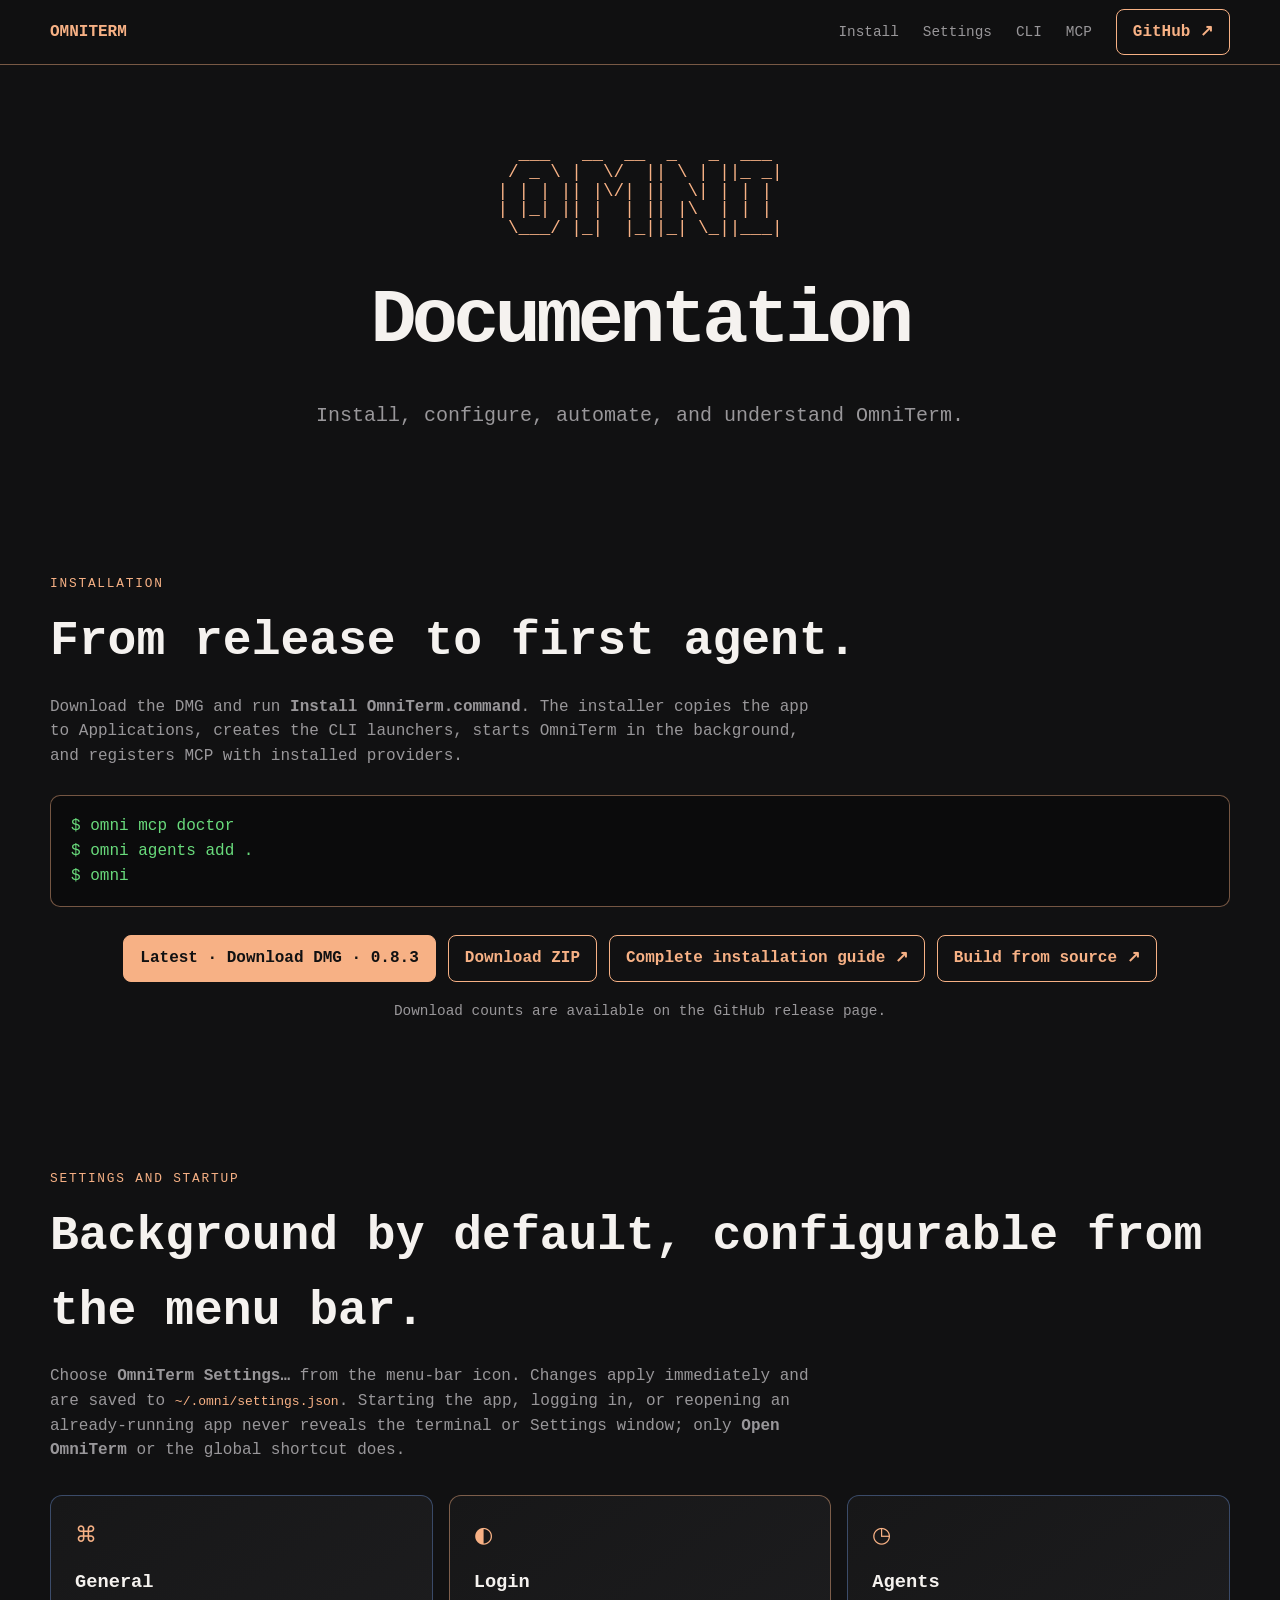
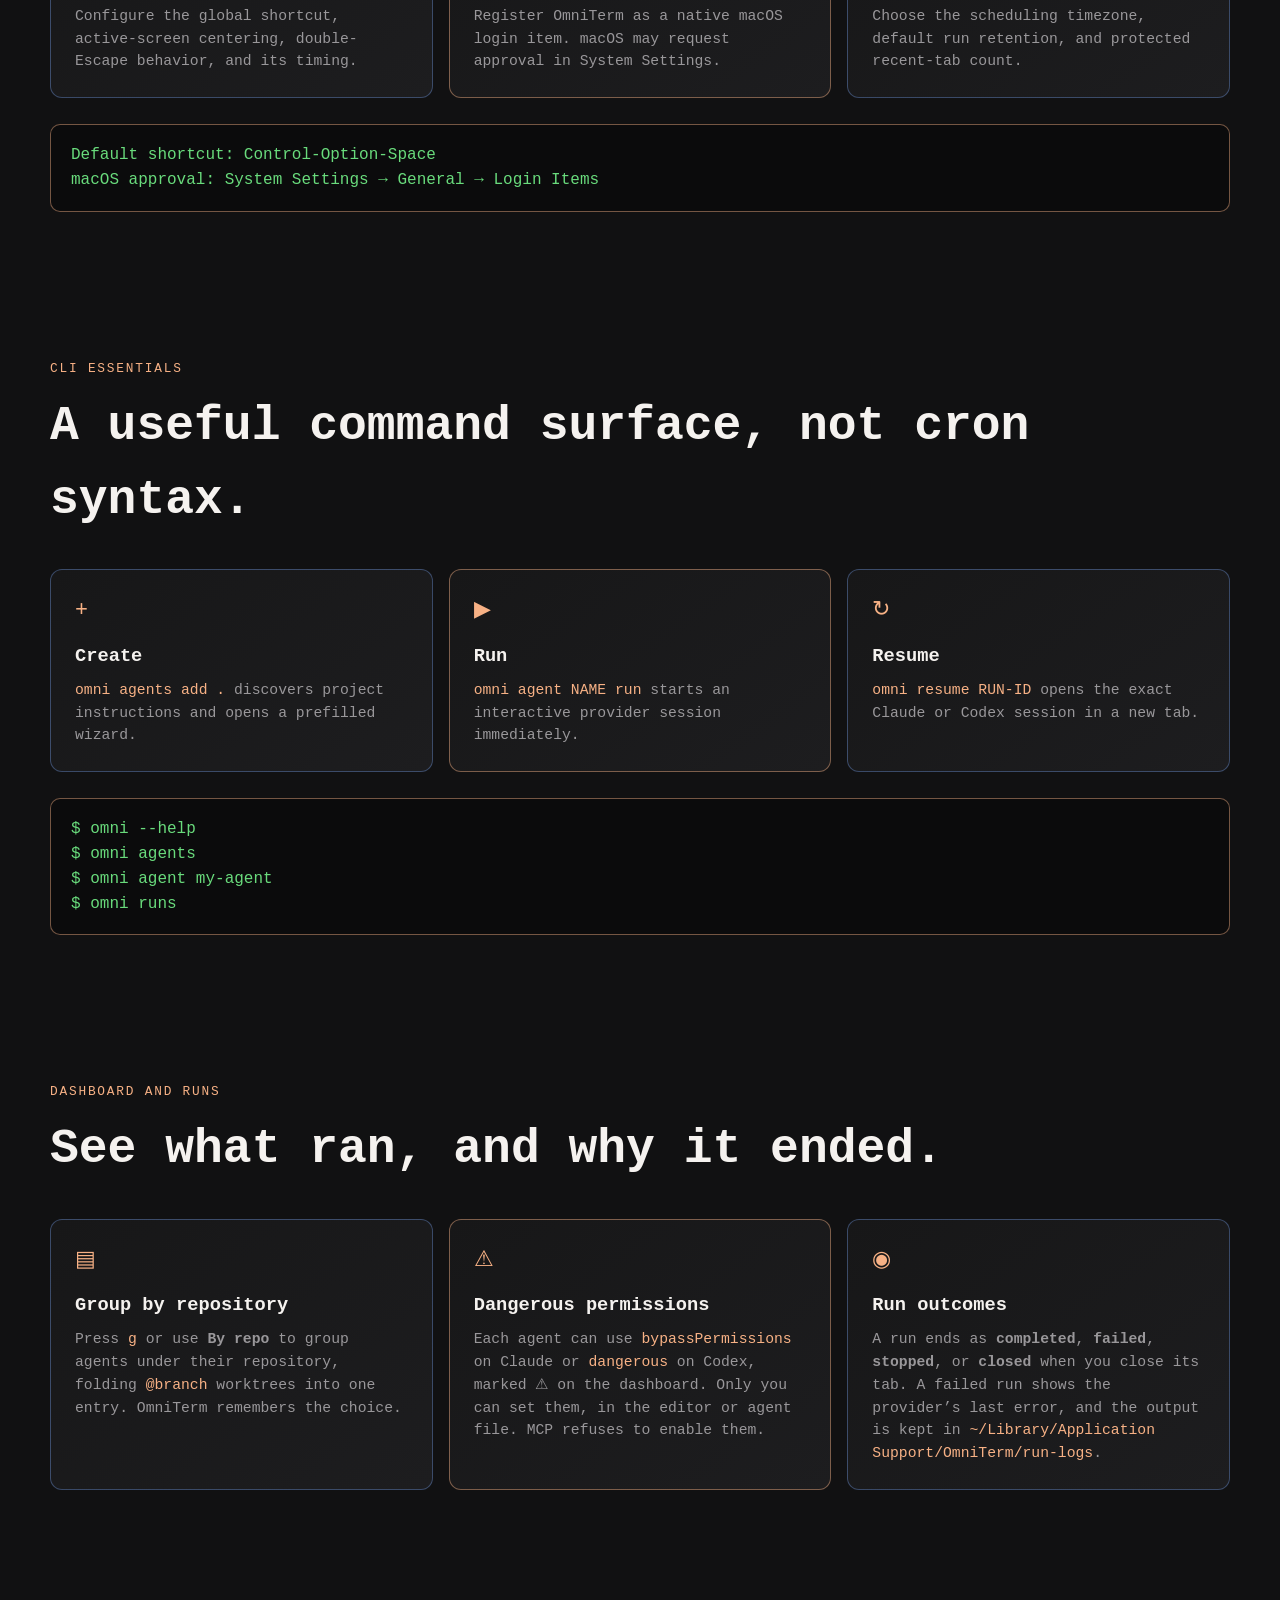
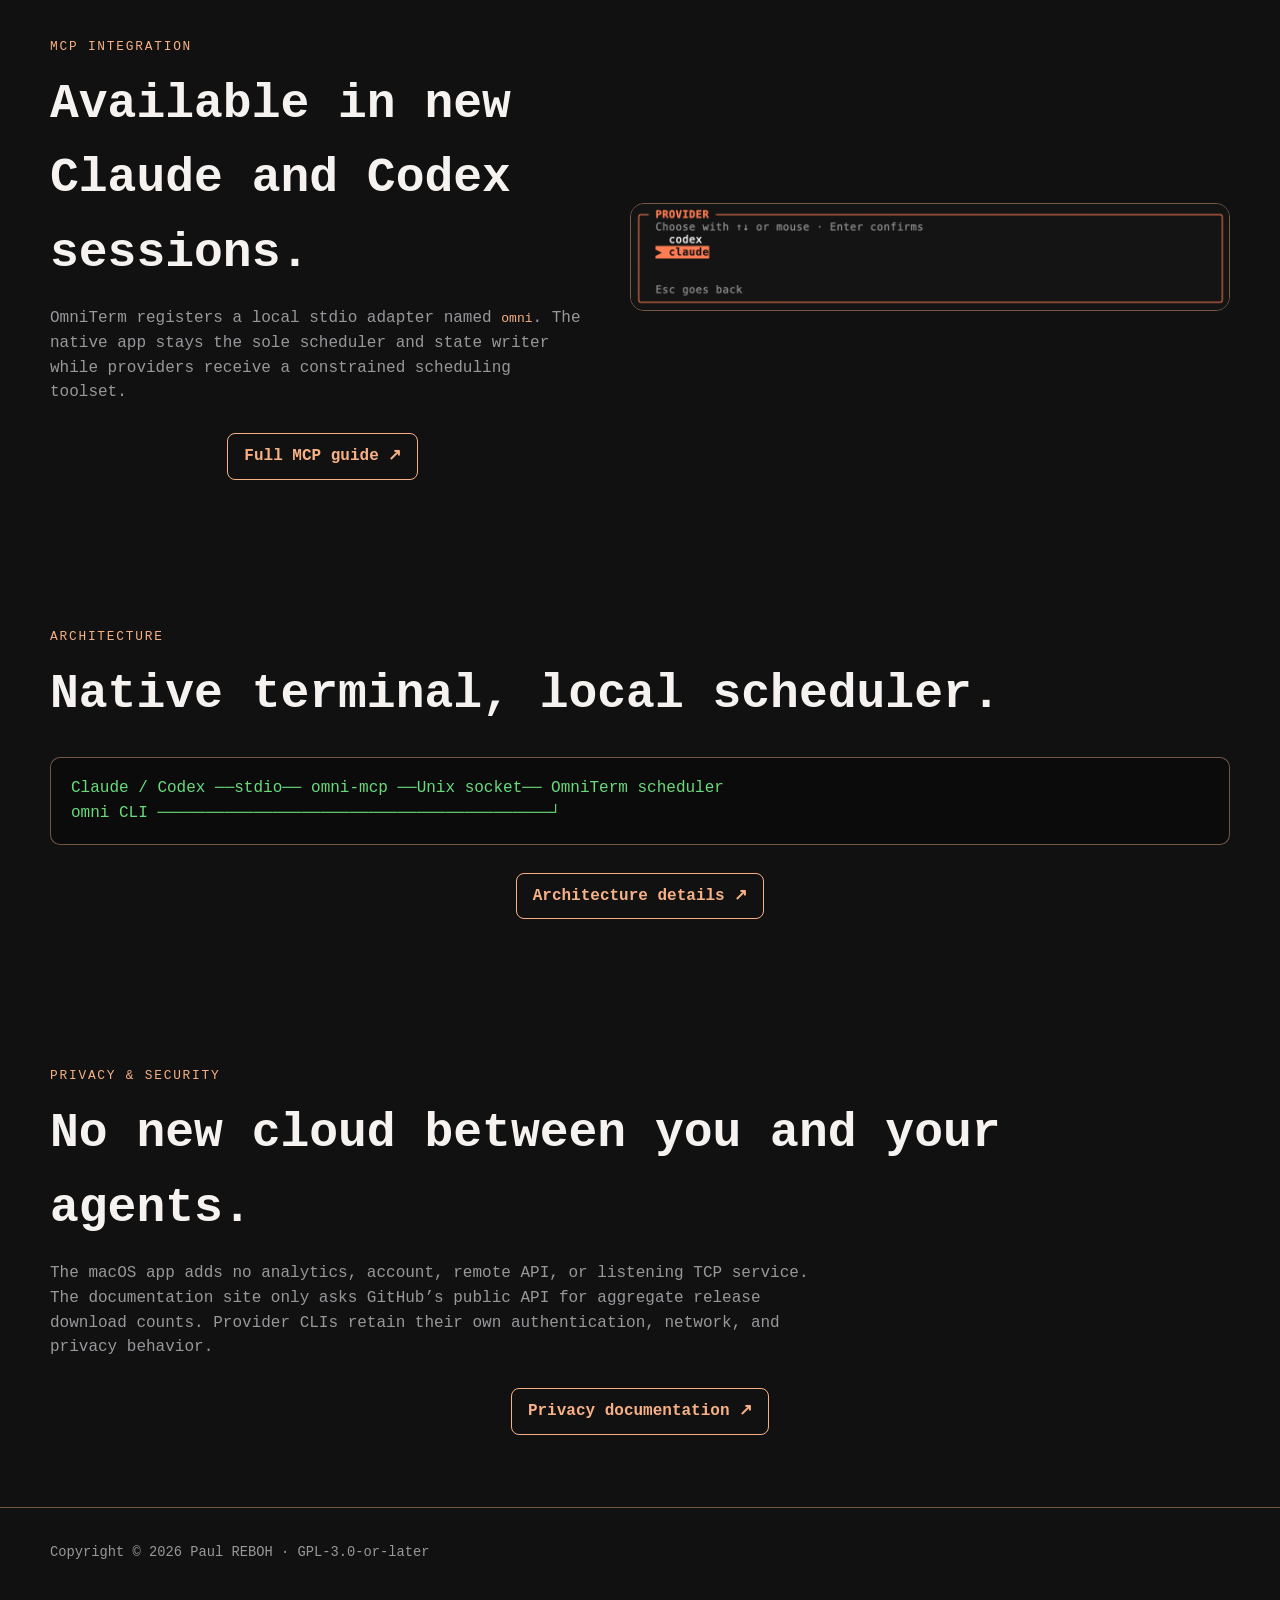
==== docs/guide.html @ 1dfe7a94 "Prepare OmniTerm 0.8.3 Fixes the crash when the pointer enters a button.  Co-Authored-By: Claude Opu" ====
<!doctype html>
<html lang="en">
<head>
  <meta charset="utf-8">
  <meta name="viewport" content="width=device-width, initial-scale=1">
  <meta name="theme-color" content="#111112">
  <title>OmniTerm documentation</title>
  <link rel="icon" href="assets/omniterm-icon.png">
  <link rel="stylesheet" href="styles.css">
</head>
<body>
  <header>
    <nav class="wrap" aria-label="Documentation navigation">
      <a class="brand" href="index.html">OMNITERM</a>
      <a class="nav-link" href="#install">Install</a>
      <a class="nav-link" href="#settings">Settings</a>
      <a class="nav-link" href="#cli">CLI</a>
      <a class="nav-link" href="#mcp">MCP</a>
      <a class="button secondary" href="https://github.com/wandernb/omniterm">GitHub ↗</a>
    </nav>
  </header>

  <main>
    <section class="hero wrap">
      <pre class="ascii" aria-label="OMNI">
  ___   __  __  _   _  ___
 / _ \ |  \/  || \ | ||_ _|
| | | || |\/| ||  \| | | |
| |_| || |  | || |\  | | |
 \___/ |_|  |_||_| \_||___|</pre>
      <h1>Documentation</h1>
      <p class="lede">Install, configure, automate, and understand OmniTerm.</p>
    </section>

    <section id="install" class="wrap">
      <span class="eyebrow">Installation</span>
      <h2>From release to first agent.</h2>
      <p class="section-copy">Download the DMG and run <strong>Install OmniTerm.command</strong>. The installer copies the app to Applications, creates the CLI launchers, starts OmniTerm in the background, and registers MCP with installed providers.</p>
      <div class="command">$ omni mcp doctor<br>$ omni agents add .<br>$ omni</div>
      <div class="actions">
        <a class="button" href="https://github.com/wandernb/omniterm/releases/download/v0.8.3/OmniTerm-0.8.3.dmg">Latest · Download DMG · 0.8.3</a>
        <a class="button secondary" href="https://github.com/wandernb/omniterm/releases/download/v0.8.3/OmniTerm-0.8.3.zip">Download ZIP</a>
        <a class="button secondary" href="https://github.com/wandernb/omniterm/blob/main/docs/INSTALLATION.md">Complete installation guide ↗</a>
        <a class="button secondary" href="https://github.com/wandernb/omniterm#quick-start">Build from source ↗</a>
      </div>
      <div class="download-stats" data-release-downloads aria-live="polite">Loading release download counts…</div>
    </section>

    <section id="settings" class="wrap">
      <span class="eyebrow">Settings and startup</span>
      <h2>Background by default, configurable from the menu bar.</h2>
      <p class="section-copy">Choose <strong>OmniTerm Settings…</strong> from the menu-bar icon. Changes apply immediately and are saved to <code>~/.omni/settings.json</code>. Starting the app, logging in, or reopening an already-running app never reveals the terminal or Settings window; only <strong>Open OmniTerm</strong> or the global shortcut does.</p>
      <div class="grid">
        <article class="card"><span class="icon">⌘</span><h3>General</h3><p>Configure the global shortcut, active-screen centering, double-Escape behavior, and its timing.</p></article>
        <article class="card"><span class="icon">◐</span><h3>Login</h3><p>Register OmniTerm as a native macOS login item. macOS may request approval in System Settings.</p></article>
        <article class="card"><span class="icon">◷</span><h3>Agents</h3><p>Choose the scheduling timezone, default run retention, and protected recent-tab count.</p></article>
      </div>
      <div class="command">Default shortcut: Control-Option-Space<br>macOS approval: System Settings → General → Login Items</div>
    </section>

    <section id="cli" class="wrap">
      <span class="eyebrow">CLI essentials</span>
      <h2>A useful command surface, not cron syntax.</h2>
      <div class="grid">
        <article class="card"><span class="icon">+</span><h3>Create</h3><p><code>omni agents add .</code> discovers project instructions and opens a prefilled wizard.</p></article>
        <article class="card"><span class="icon">▶</span><h3>Run</h3><p><code>omni agent NAME run</code> starts an interactive provider session immediately.</p></article>
        <article class="card"><span class="icon">↻</span><h3>Resume</h3><p><code>omni resume RUN-ID</code> opens the exact Claude or Codex session in a new tab.</p></article>
      </div>
      <div class="command">$ omni --help<br>$ omni agents<br>$ omni agent my-agent<br>$ omni runs</div>
    </section>

    <section id="dashboard" class="wrap">
      <span class="eyebrow">Dashboard and runs</span>
      <h2>See what ran, and why it ended.</h2>
      <div class="grid">
        <article class="card"><span class="icon">▤</span><h3>Group by repository</h3><p>Press <code>g</code> or use <strong>By repo</strong> to group agents under their repository, folding <code>@branch</code> worktrees into one entry. OmniTerm remembers the choice.</p></article>
        <article class="card"><span class="icon">⚠</span><h3>Dangerous permissions</h3><p>Each agent can use <code>bypassPermissions</code> on Claude or <code>dangerous</code> on Codex, marked ⚠ on the dashboard. Only you can set them, in the editor or agent file. MCP refuses to enable them.</p></article>
        <article class="card"><span class="icon">◉</span><h3>Run outcomes</h3><p>A run ends as <strong>completed</strong>, <strong>failed</strong>, <strong>stopped</strong>, or <strong>closed</strong> when you close its tab. A failed run shows the provider’s last error, and the output is kept in <code>~/Library/Application Support/OmniTerm/run-logs</code>.</p></article>
      </div>
    </section>

    <section id="mcp" class="wrap split">
      <div>
        <span class="eyebrow">MCP integration</span>
        <h2>Available in new Claude and Codex sessions.</h2>
        <p class="section-copy">OmniTerm registers a local stdio adapter named <code>omni</code>. The native app stays the sole scheduler and state writer while providers receive a constrained scheduling toolset.</p>
        <div class="actions"><a class="button secondary" href="https://github.com/wandernb/omniterm/blob/main/docs/MCP.md">Full MCP guide ↗</a></div>
      </div>
      <img style="width:100%;border:1px solid var(--border);border-radius:14px" src="assets/screenshots/omni-provider-picker.png" alt="Claude and Codex provider selection">
    </section>

    <section id="architecture" class="wrap">
      <span class="eyebrow">Architecture</span>
      <h2>Native terminal, local scheduler.</h2>
      <div class="command">Claude / Codex ──stdio── omni-mcp ──Unix socket── OmniTerm scheduler<br>omni CLI ─────────────────────────────────────────┘</div>
      <div class="actions"><a class="button secondary" href="https://github.com/wandernb/omniterm/blob/main/docs/ARCHITECTURE.md">Architecture details ↗</a></div>
    </section>

    <section id="privacy" class="wrap">
      <span class="eyebrow">Privacy & security</span>
      <h2>No new cloud between you and your agents.</h2>
      <p class="section-copy">The macOS app adds no analytics, account, remote API, or listening TCP service. The documentation site only asks GitHub’s public API for aggregate release download counts. Provider CLIs retain their own authentication, network, and privacy behavior.</p>
      <div class="actions"><a class="button secondary" href="https://github.com/wandernb/omniterm/blob/main/docs/PRIVACY.md">Privacy documentation ↗</a></div>
    </section>
  </main>

  <footer><div class="wrap">Copyright © 2026 Paul REBOH · GPL-3.0-or-later</div></footer>
  <script src="downloads.js" defer></script>
</body>
</html>
---- docs/styles.css ----
:root {
  color-scheme: dark;
  --bg: #111112;
  --panel: #171718;
  --panel-soft: #1d1d1f;
  --text: #f5f2ef;
  --muted: #99979a;
  --peach: #f7b185;
  --orange: #ff7654;
  --blue: #7daaff;
  --green: #69db7c;
  --border: rgba(247, 177, 133, .45);
  --max: 1180px;
}

* { box-sizing: border-box; }
html { scroll-behavior: smooth; }
body {
  margin: 0;
  background:
    radial-gradient(circle at 10% -10%, rgba(247,177,133,.12), transparent 30rem),
    var(--bg);
  color: var(--text);
  font-family: ui-monospace, SFMono-Regular, Menlo, Monaco, Consolas, monospace;
  line-height: 1.55;
}
a { color: var(--blue); text-decoration: none; }
a:hover { color: var(--peach); }
code { color: var(--peach); }
.wrap { width: min(calc(100% - 40px), var(--max)); margin-inline: auto; }

header {
  position: sticky;
  top: 0;
  z-index: 10;
  border-bottom: 1px solid var(--border);
  background: rgba(17,17,18,.88);
  backdrop-filter: blur(18px);
}
nav { min-height: 64px; display: flex; align-items: center; gap: 24px; }
.brand { color: var(--peach); font-weight: 800; margin-right: auto; }
.nav-link { color: var(--muted); font-size: .9rem; }
.button {
  display: inline-flex;
  align-items: center;
  padding: 10px 16px;
  border: 1px solid var(--peach);
  border-radius: 8px;
  color: var(--bg);
  background: var(--peach);
  font-weight: 800;
}
.button.secondary { color: var(--peach); background: transparent; }

.hero { padding: 80px 0 48px; text-align: center; }
.ascii {
  display: inline-block;
  margin: 0 auto 24px;
  color: var(--peach);
  font-size: clamp(.65rem, 1.5vw, 1.1rem);
  line-height: 1.05;
  text-align: left;
  white-space: pre;
  text-shadow: 0 0 34px rgba(247,177,133,.22);
}
h1 { margin: 0; font-size: clamp(2.2rem, 6vw, 5.2rem); letter-spacing: -.06em; }
.lede { max-width: 780px; margin: 20px auto; color: var(--muted); font-size: clamp(1rem, 2vw, 1.25rem); }
.actions { display: flex; justify-content: center; gap: 12px; flex-wrap: wrap; margin-top: 28px; }
.download-stats { color: var(--muted); font-size: .9rem; margin: 18px auto 0; text-align: center; }
.terminal-frame {
  margin: 48px auto 0;
  padding: 5px;
  border: 1px solid var(--peach);
  border-radius: 22px;
  background: var(--panel);
  box-shadow: 0 28px 80px rgba(0,0,0,.45), 0 0 0 1px rgba(247,177,133,.14);
}
.terminal-frame img { display: block; width: 100%; border-radius: 17px; }

section { padding: 72px 0; }
.eyebrow { color: var(--peach); text-transform: uppercase; letter-spacing: .14em; font-size: .8rem; }
h2 { margin: 8px 0 14px; font-size: clamp(1.8rem, 4vw, 3rem); }
.section-copy { max-width: 760px; color: var(--muted); }
.grid { display: grid; grid-template-columns: repeat(3, 1fr); gap: 16px; margin-top: 32px; }
.card {
  min-height: 190px;
  padding: 24px;
  border: 1px solid rgba(125,170,255,.34);
  border-radius: 12px;
  background: linear-gradient(145deg, var(--panel), var(--panel-soft));
}
.card:nth-child(2n) { border-color: var(--border); }
.card .icon { color: var(--peach); font-size: 1.35rem; }
.card h3 { margin: 14px 0 8px; }
.card p { margin: 0; color: var(--muted); font-size: .92rem; }
.split { display: grid; grid-template-columns: 1fr 1.1fr; gap: 34px; align-items: center; }
.shot-stack { display: grid; gap: 16px; }
.shot-stack img { width: 100%; border: 1px solid var(--border); border-radius: 14px; }
.command {
  margin-top: 26px;
  padding: 18px 20px;
  overflow-x: auto;
  border: 1px solid var(--border);
  border-radius: 10px;
  background: #0b0b0c;
  color: var(--green);
}
footer { padding: 34px 0 54px; border-top: 1px solid var(--border); color: var(--muted); font-size: .86rem; }

@media (max-width: 820px) {
  .nav-link { display: none; }
  .grid, .split { grid-template-columns: 1fr; }
  .hero { padding-top: 54px; }
  section { padding: 52px 0; }
}
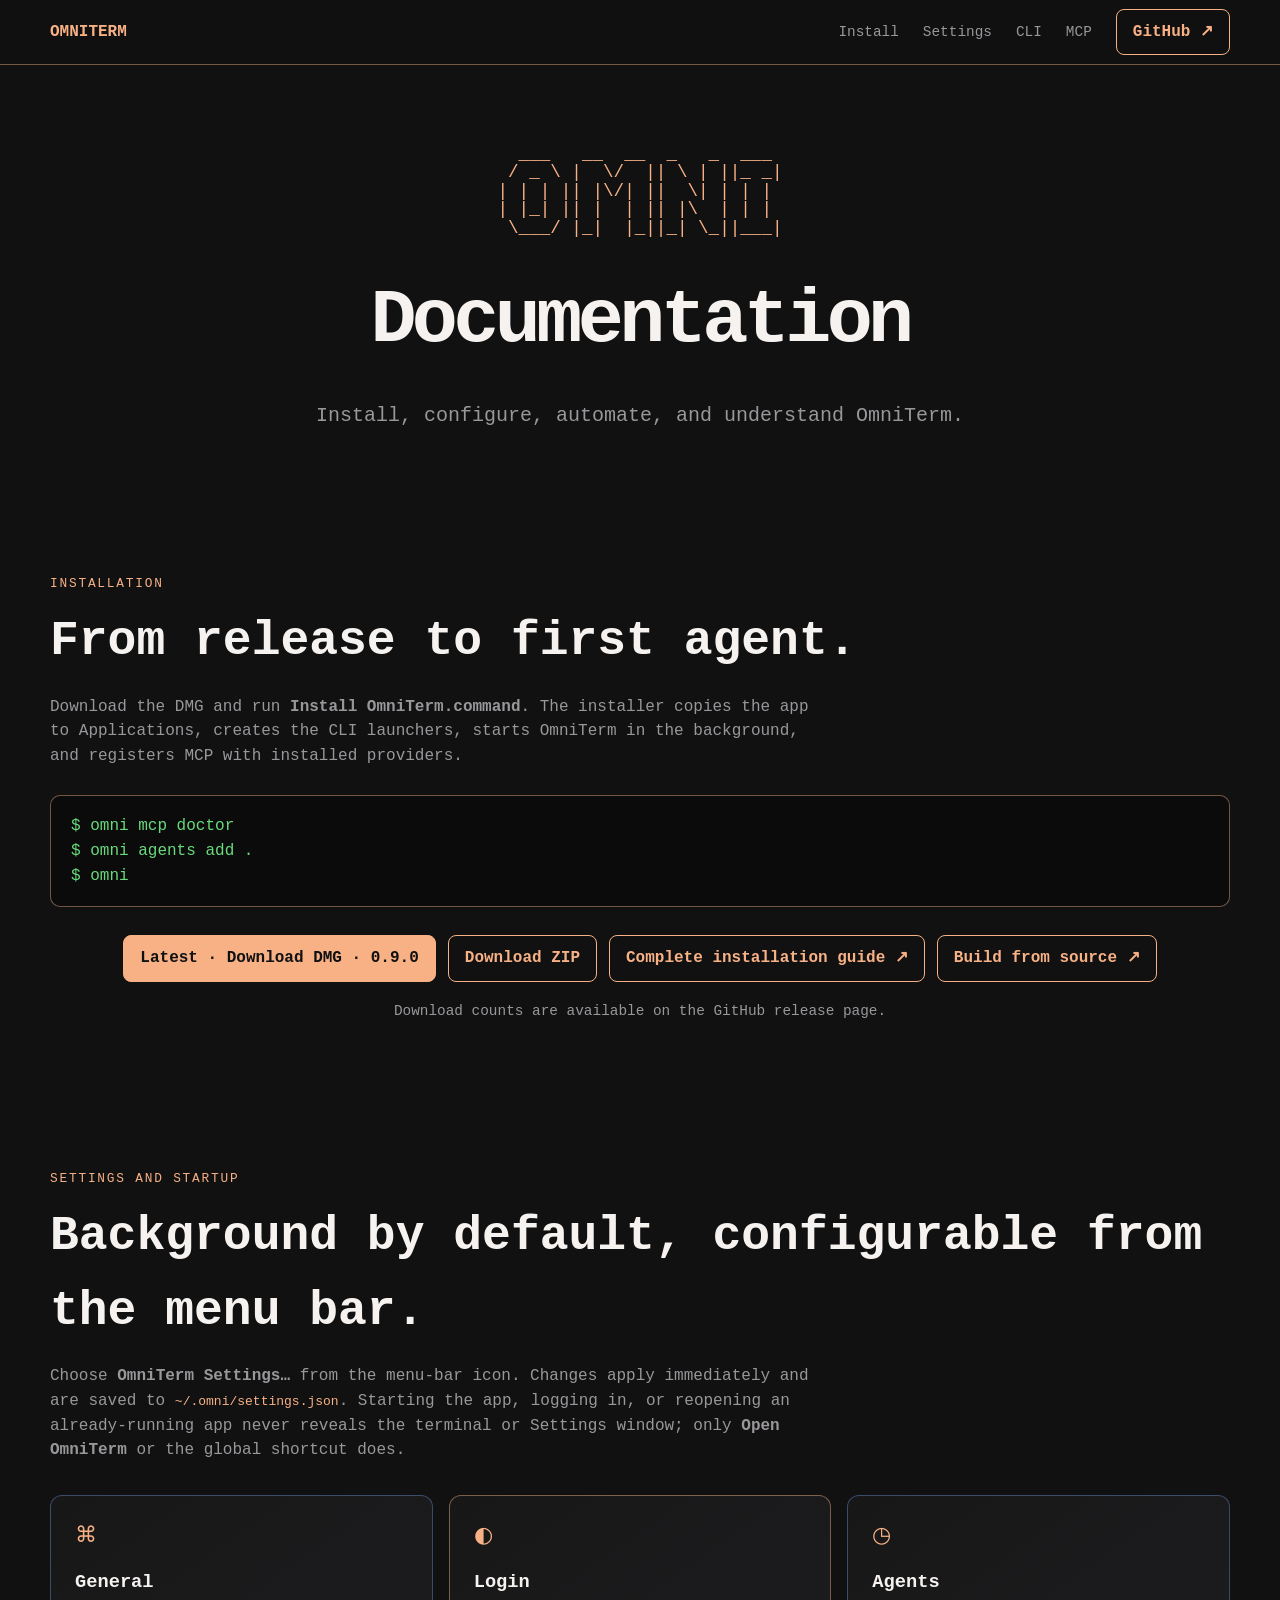
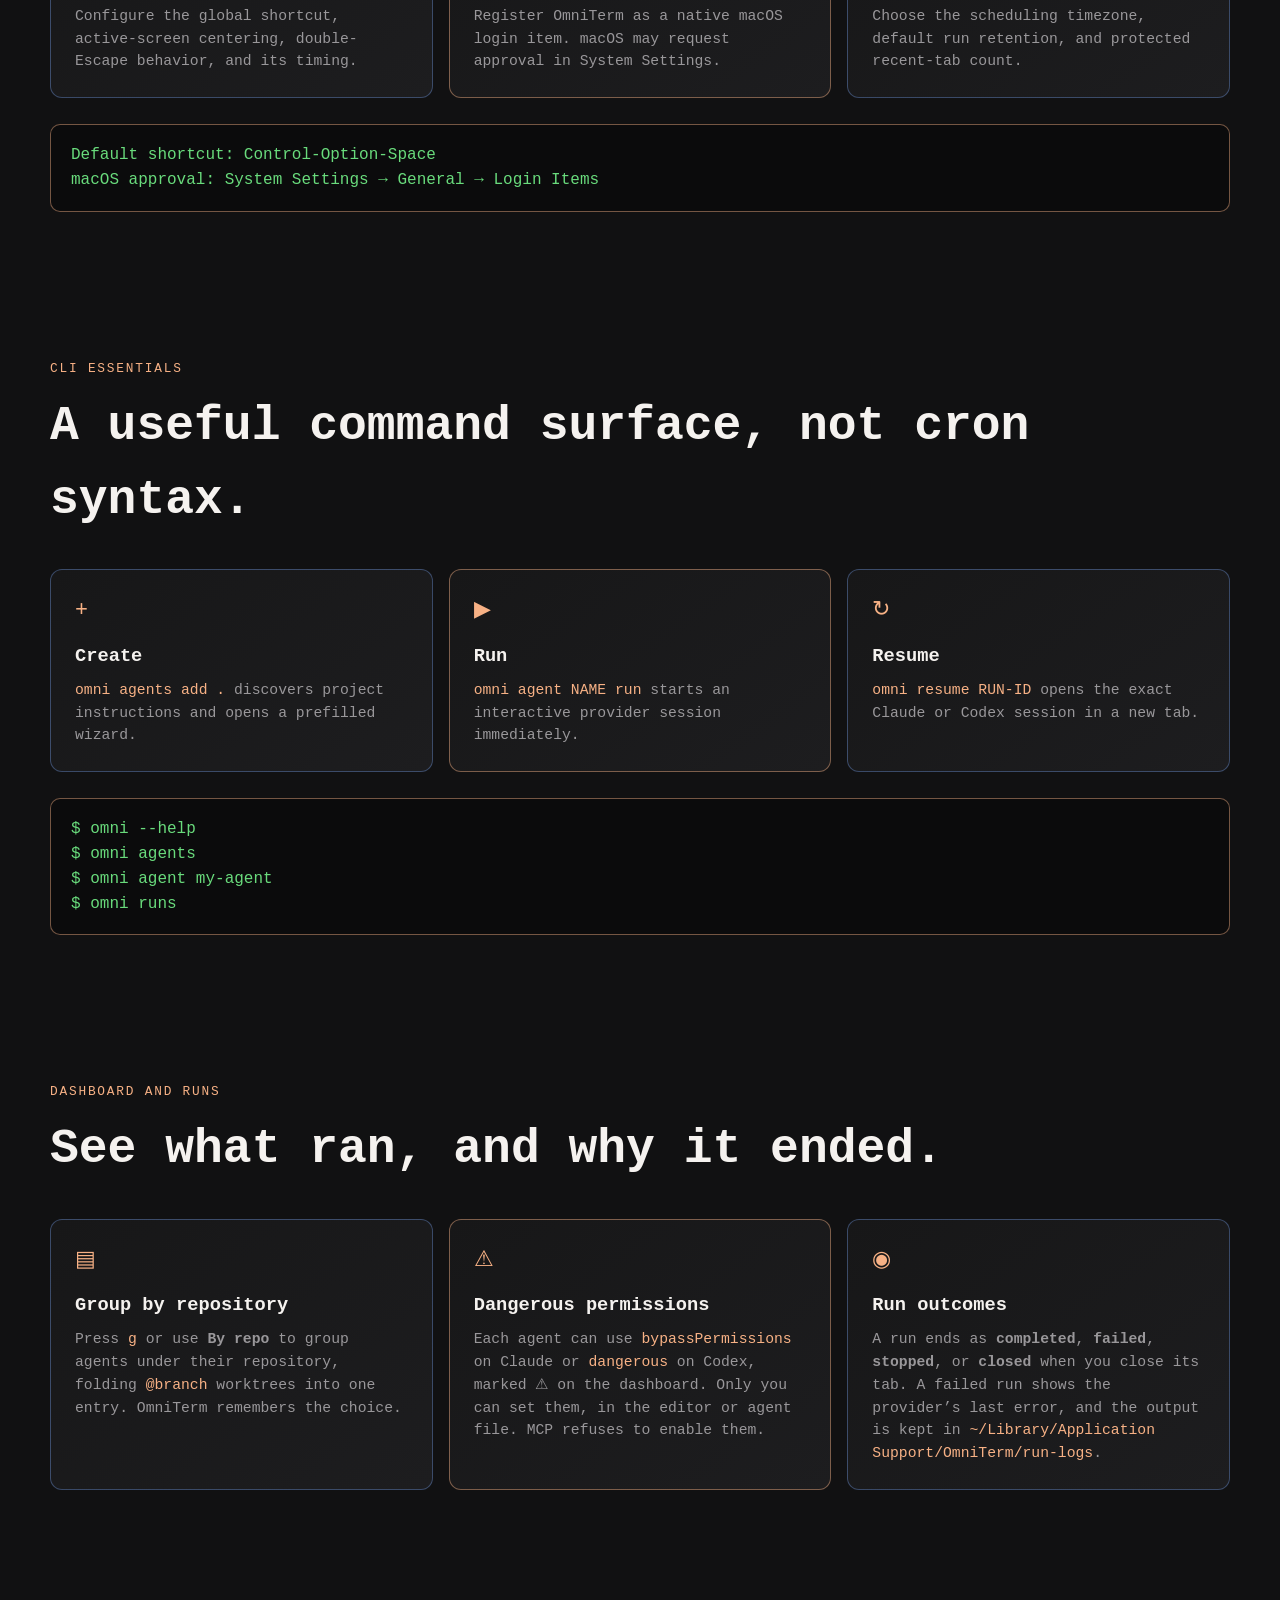
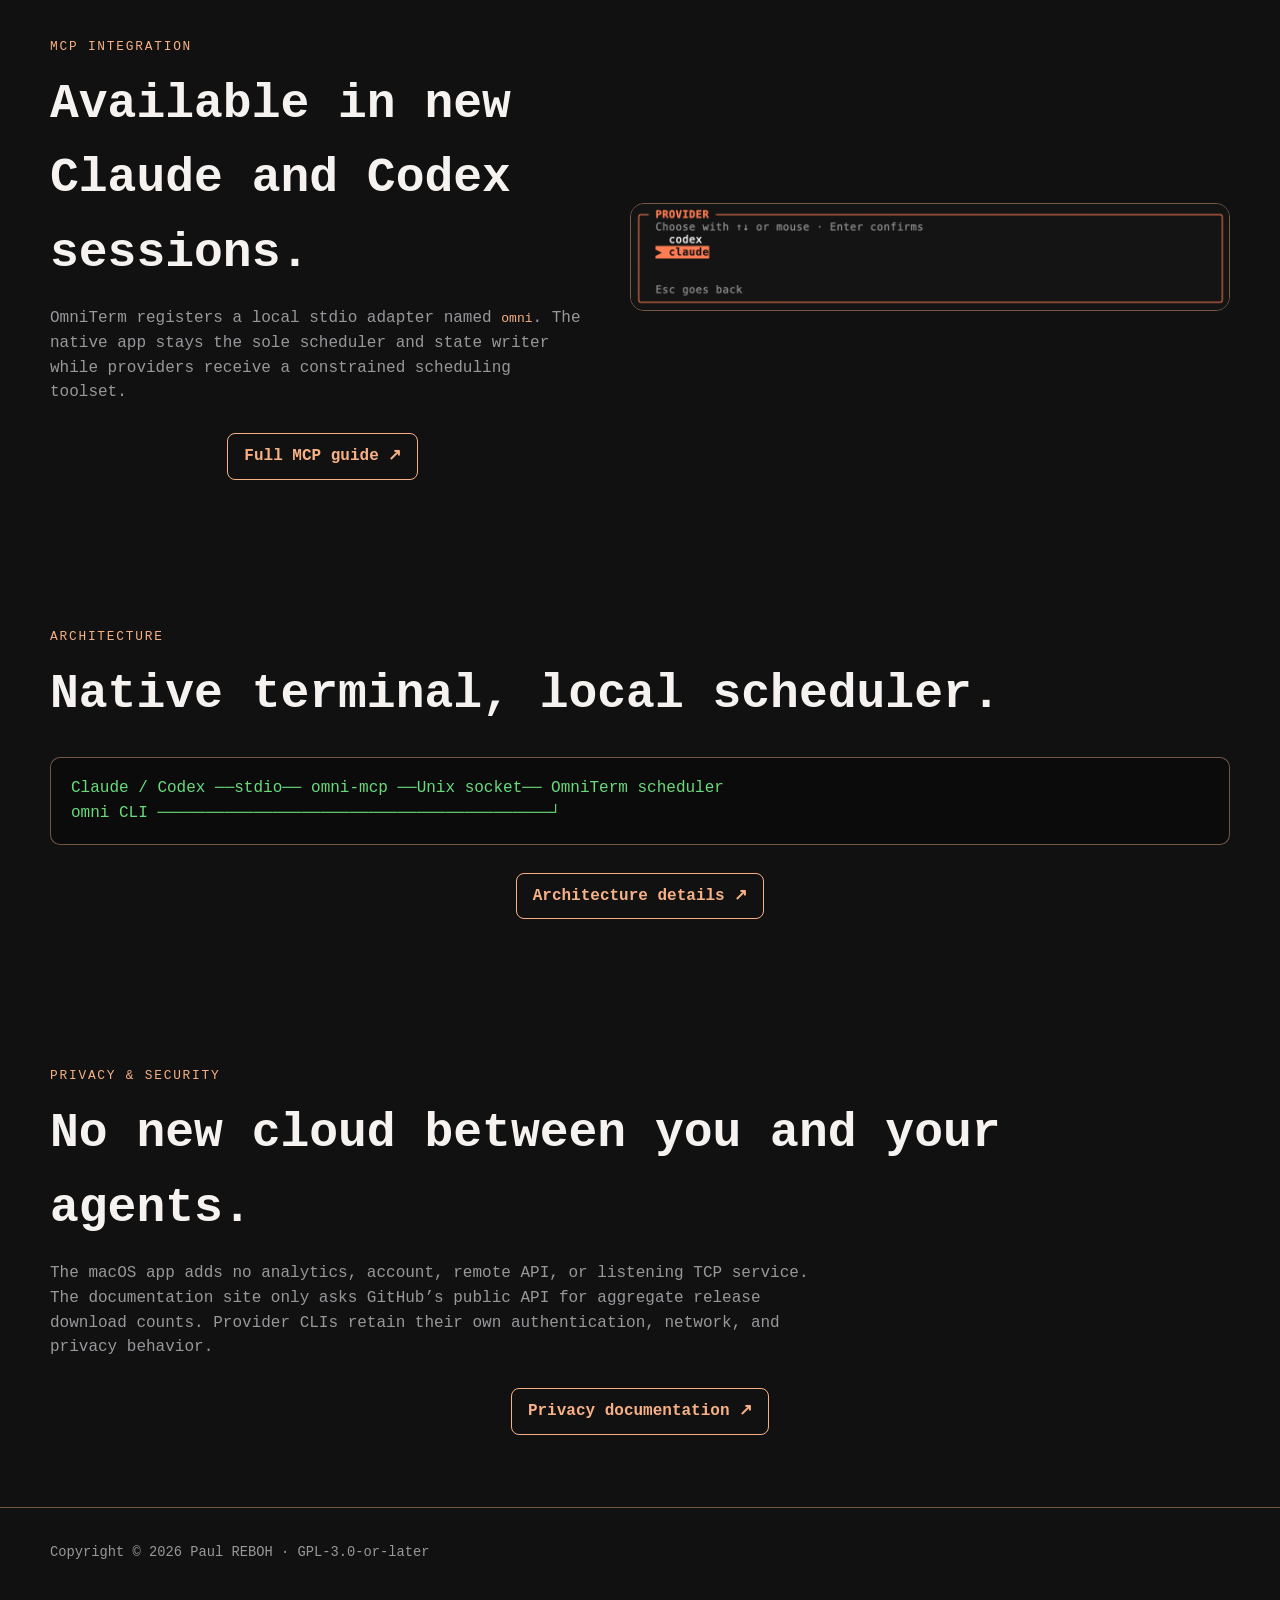
==== commit daedefb5: "Prepare OmniTerm 0.9.0 Adds the built-in code graph for agents (code_graph) and the CLI (omni graph)" ====
--- a/docs/guide.html
+++ b/docs/guide.html
@@ -38,8 +38,8 @@
       <p class="section-copy">Download the DMG and run <strong>Install OmniTerm.command</strong>. The installer copies the app to Applications, creates the CLI launchers, starts OmniTerm in the background, and registers MCP with installed providers.</p>
       <div class="command">$ omni mcp doctor<br>$ omni agents add .<br>$ omni</div>
       <div class="actions">
-        <a class="button" href="https://github.com/wandernb/omniterm/releases/download/v0.8.3/OmniTerm-0.8.3.dmg">Latest · Download DMG · 0.8.3</a>
-        <a class="button secondary" href="https://github.com/wandernb/omniterm/releases/download/v0.8.3/OmniTerm-0.8.3.zip">Download ZIP</a>
+        <a class="button" href="https://github.com/wandernb/omniterm/releases/download/v0.9.0/OmniTerm-0.9.0.dmg">Latest · Download DMG · 0.9.0</a>
+        <a class="button secondary" href="https://github.com/wandernb/omniterm/releases/download/v0.9.0/OmniTerm-0.9.0.zip">Download ZIP</a>
         <a class="button secondary" href="https://github.com/wandernb/omniterm/blob/main/docs/INSTALLATION.md">Complete installation guide ↗</a>
         <a class="button secondary" href="https://github.com/wandernb/omniterm#quick-start">Build from source ↗</a>
       </div>
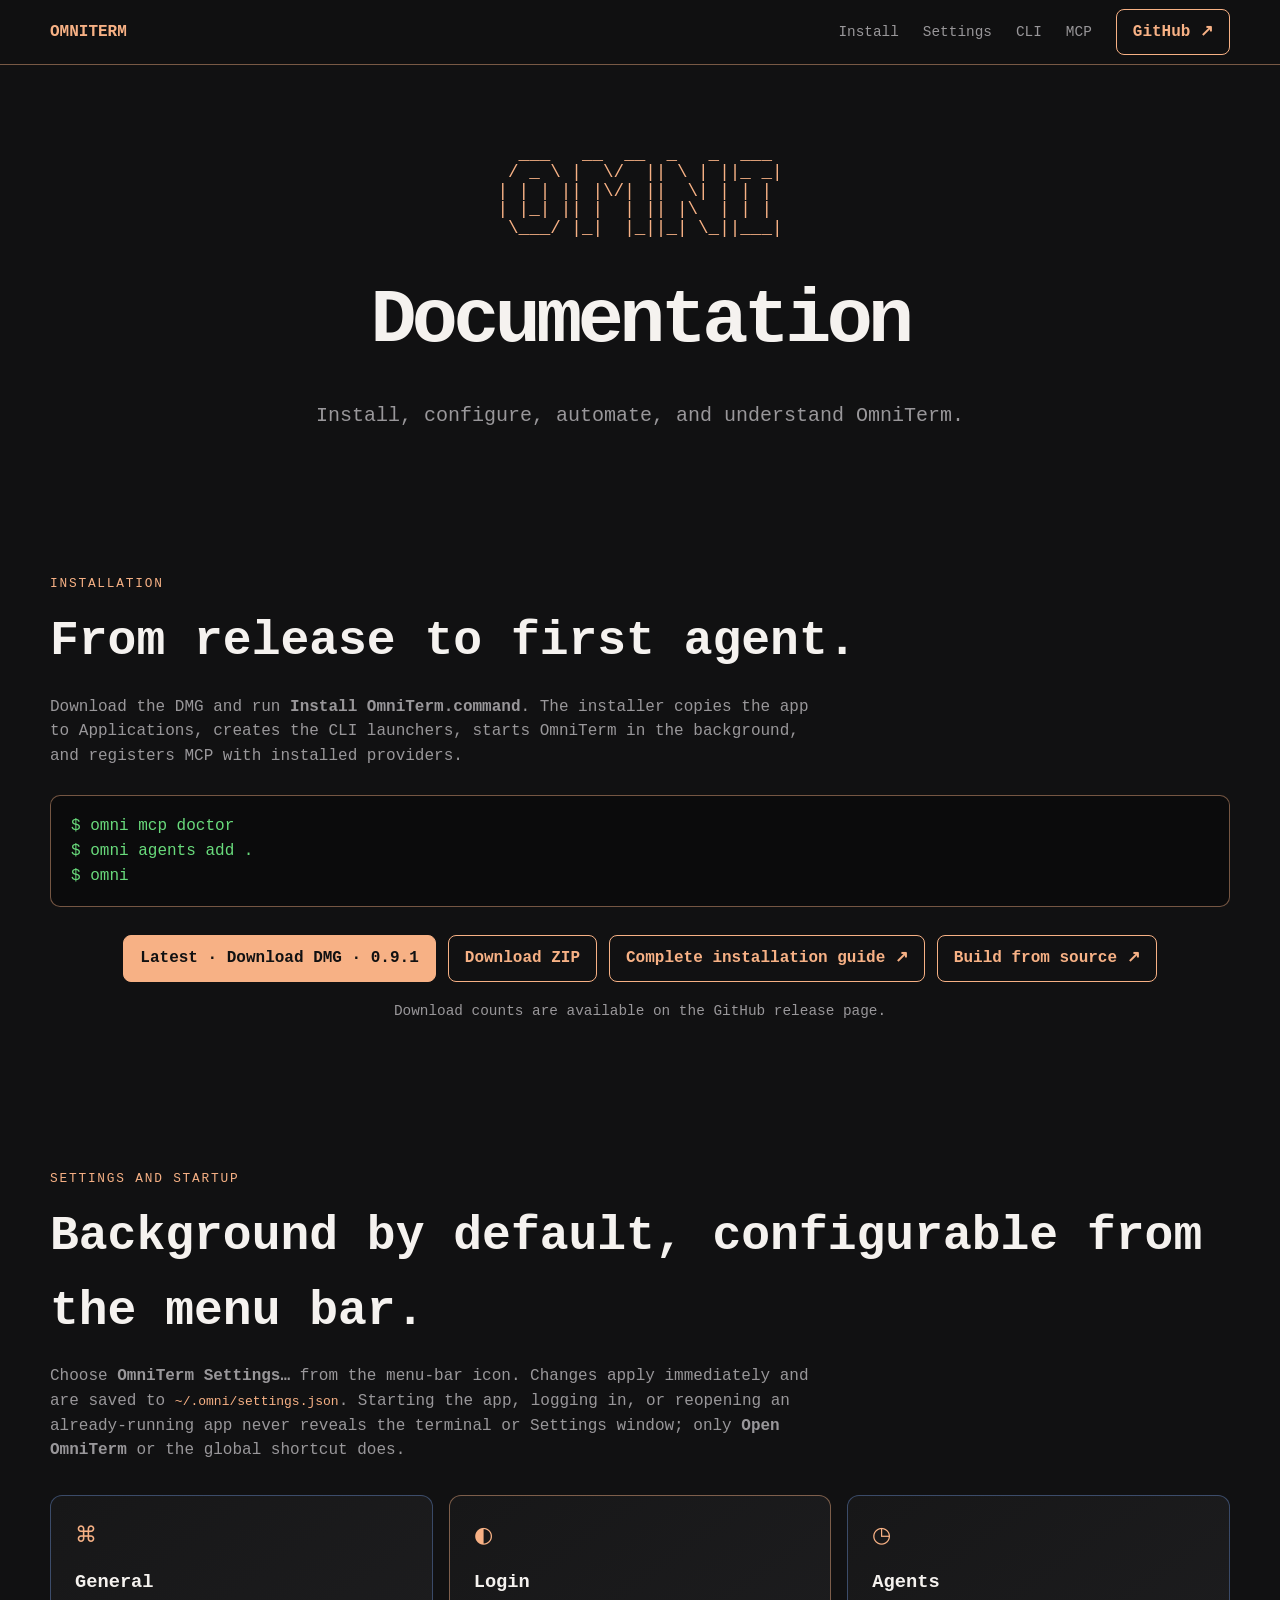
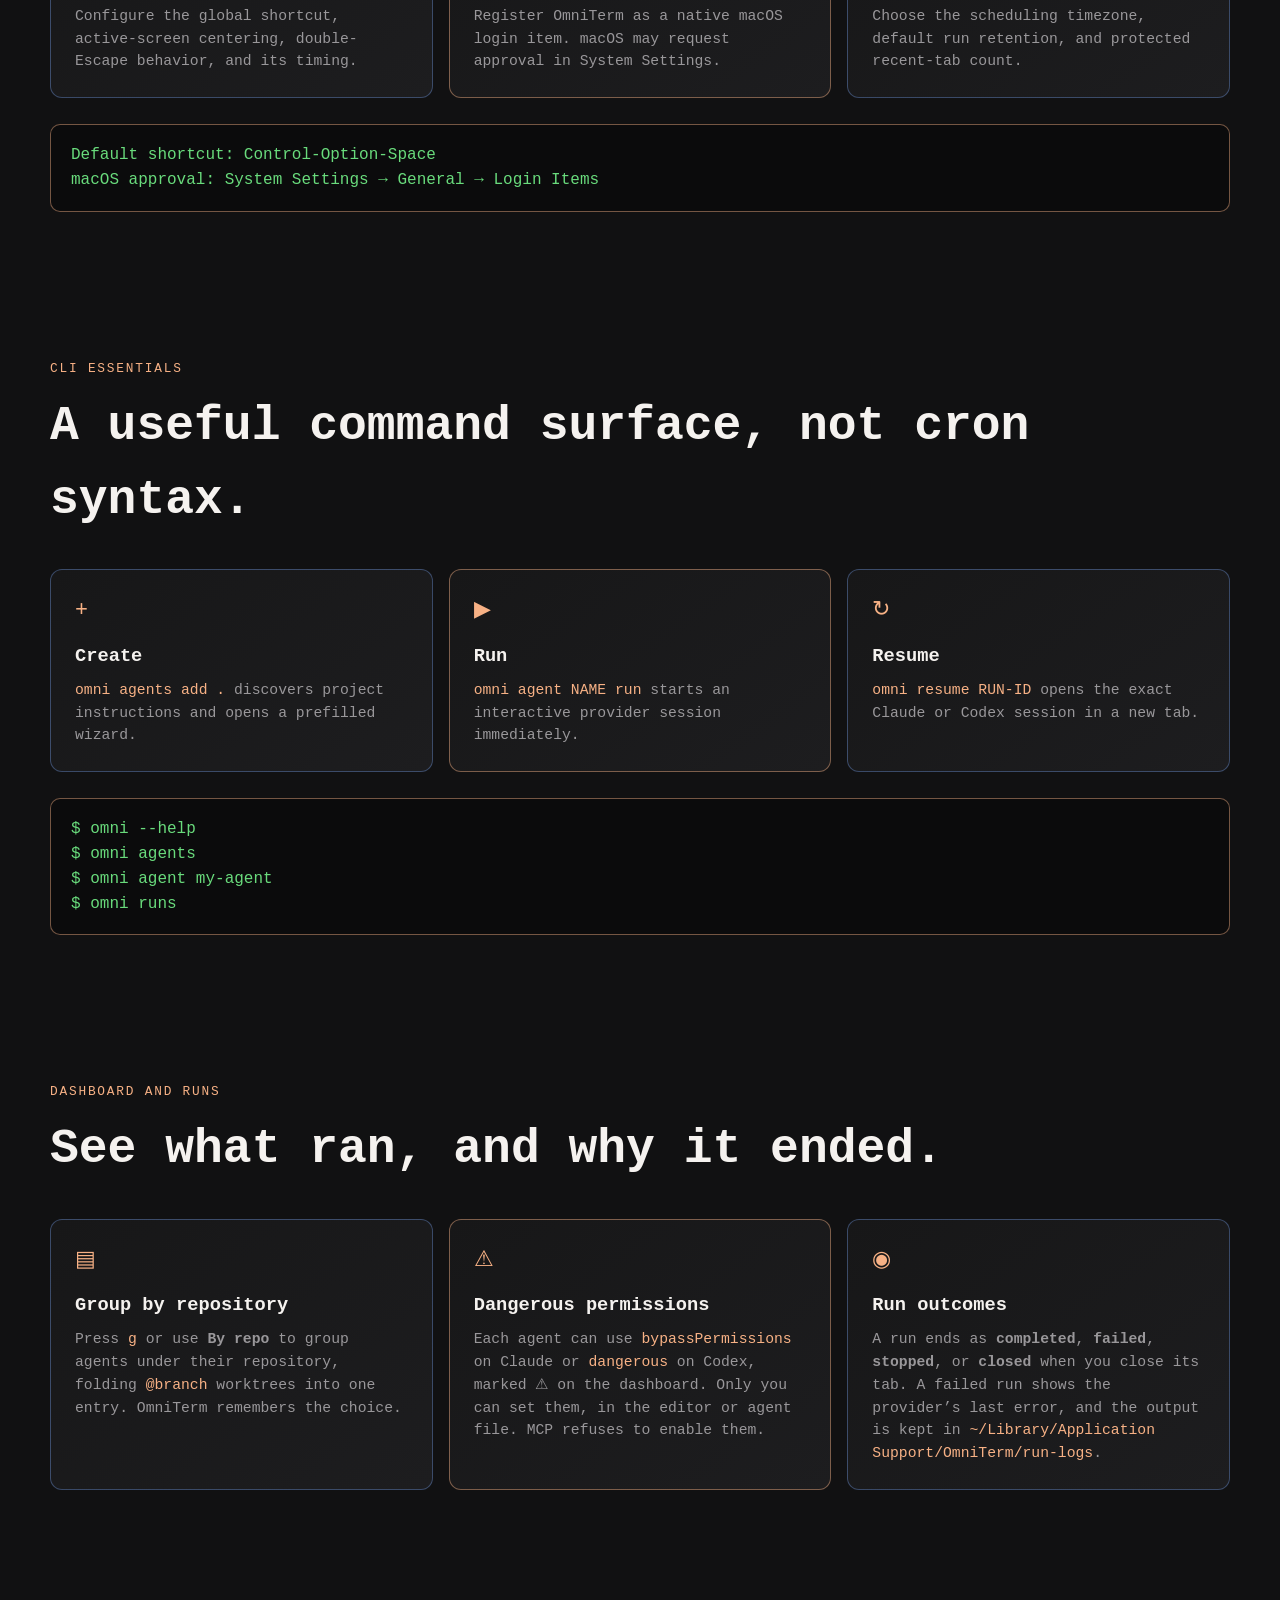
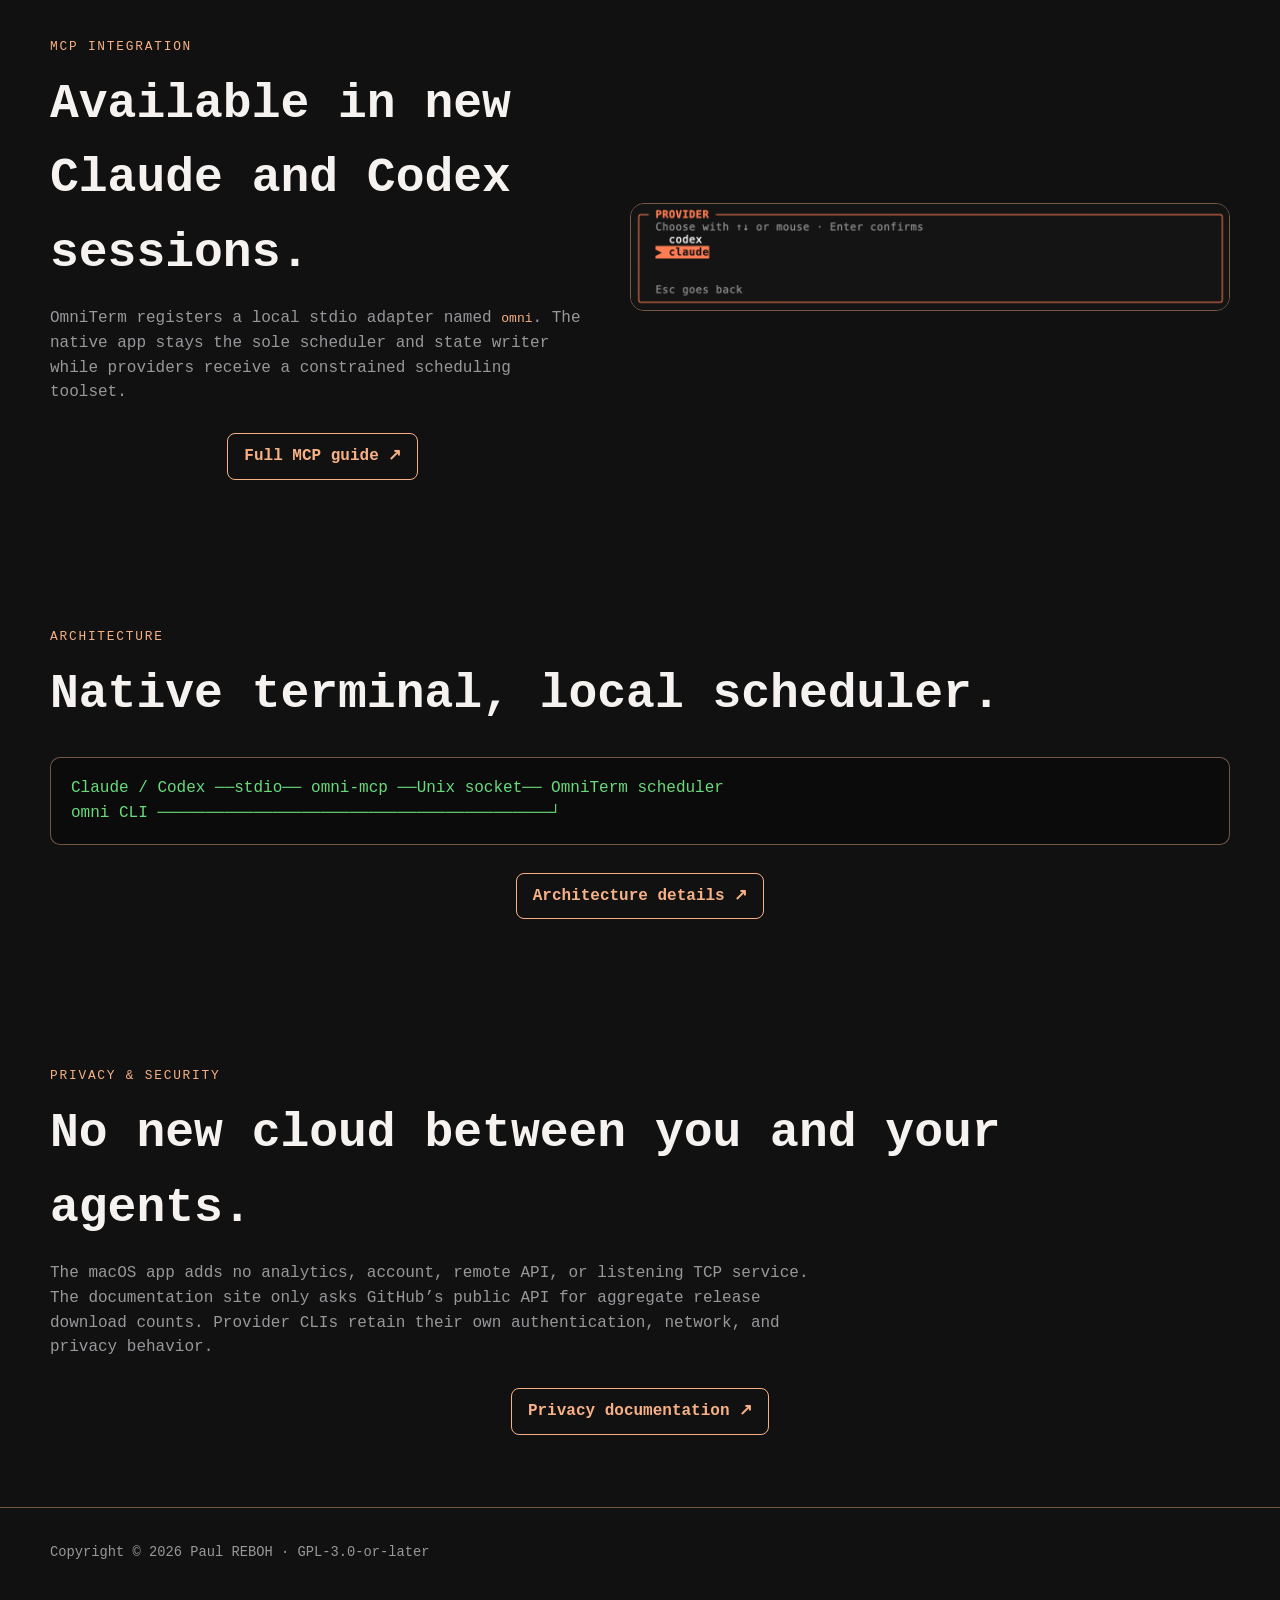
==== commit dd4d5d55: "Prepare OmniTerm 0.9.1 Keeps the knowledge worker responsive while it lists large projects.  Co-Auth" ====
--- a/docs/guide.html
+++ b/docs/guide.html
@@ -38,8 +38,8 @@
       <p class="section-copy">Download the DMG and run <strong>Install OmniTerm.command</strong>. The installer copies the app to Applications, creates the CLI launchers, starts OmniTerm in the background, and registers MCP with installed providers.</p>
       <div class="command">$ omni mcp doctor<br>$ omni agents add .<br>$ omni</div>
       <div class="actions">
-        <a class="button" href="https://github.com/wandernb/omniterm/releases/download/v0.9.0/OmniTerm-0.9.0.dmg">Latest · Download DMG · 0.9.0</a>
-        <a class="button secondary" href="https://github.com/wandernb/omniterm/releases/download/v0.9.0/OmniTerm-0.9.0.zip">Download ZIP</a>
+        <a class="button" href="https://github.com/wandernb/omniterm/releases/download/v0.9.1/OmniTerm-0.9.1.dmg">Latest · Download DMG · 0.9.1</a>
+        <a class="button secondary" href="https://github.com/wandernb/omniterm/releases/download/v0.9.1/OmniTerm-0.9.1.zip">Download ZIP</a>
         <a class="button secondary" href="https://github.com/wandernb/omniterm/blob/main/docs/INSTALLATION.md">Complete installation guide ↗</a>
         <a class="button secondary" href="https://github.com/wandernb/omniterm#quick-start">Build from source ↗</a>
       </div>
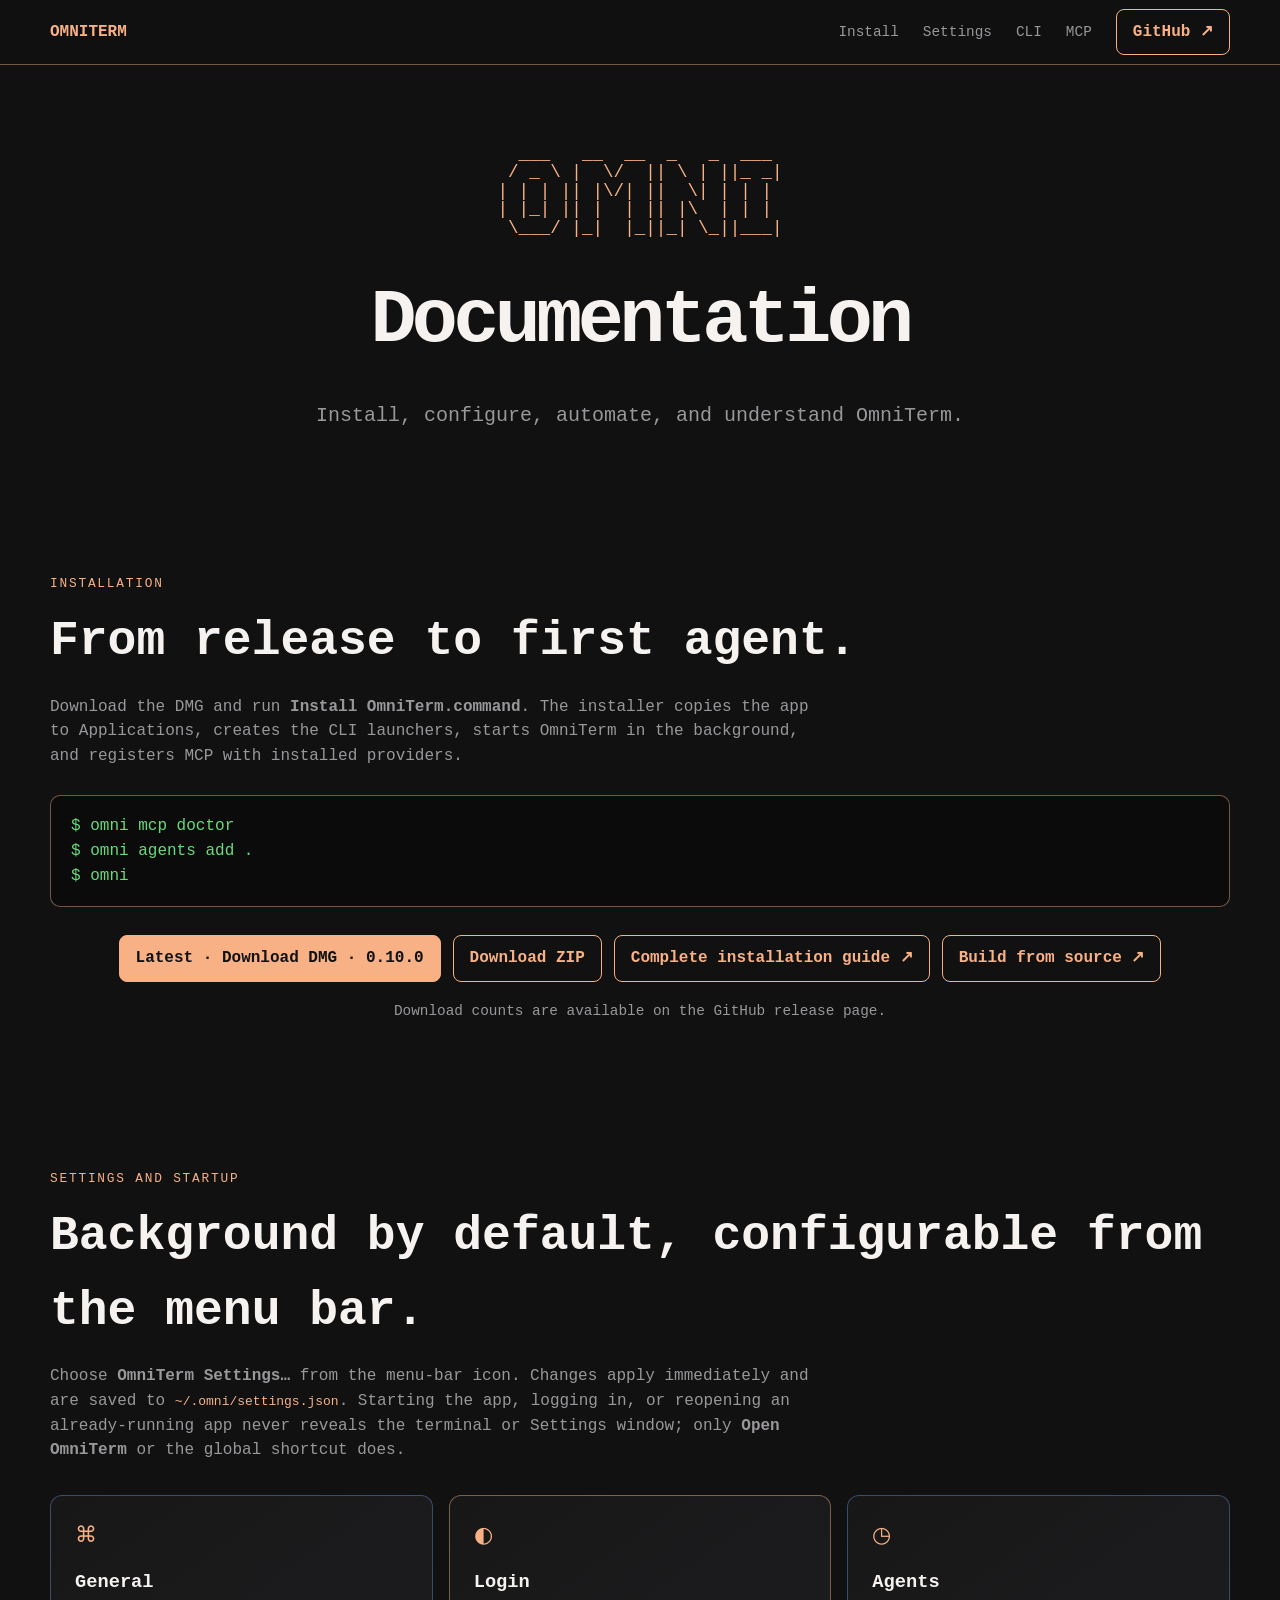
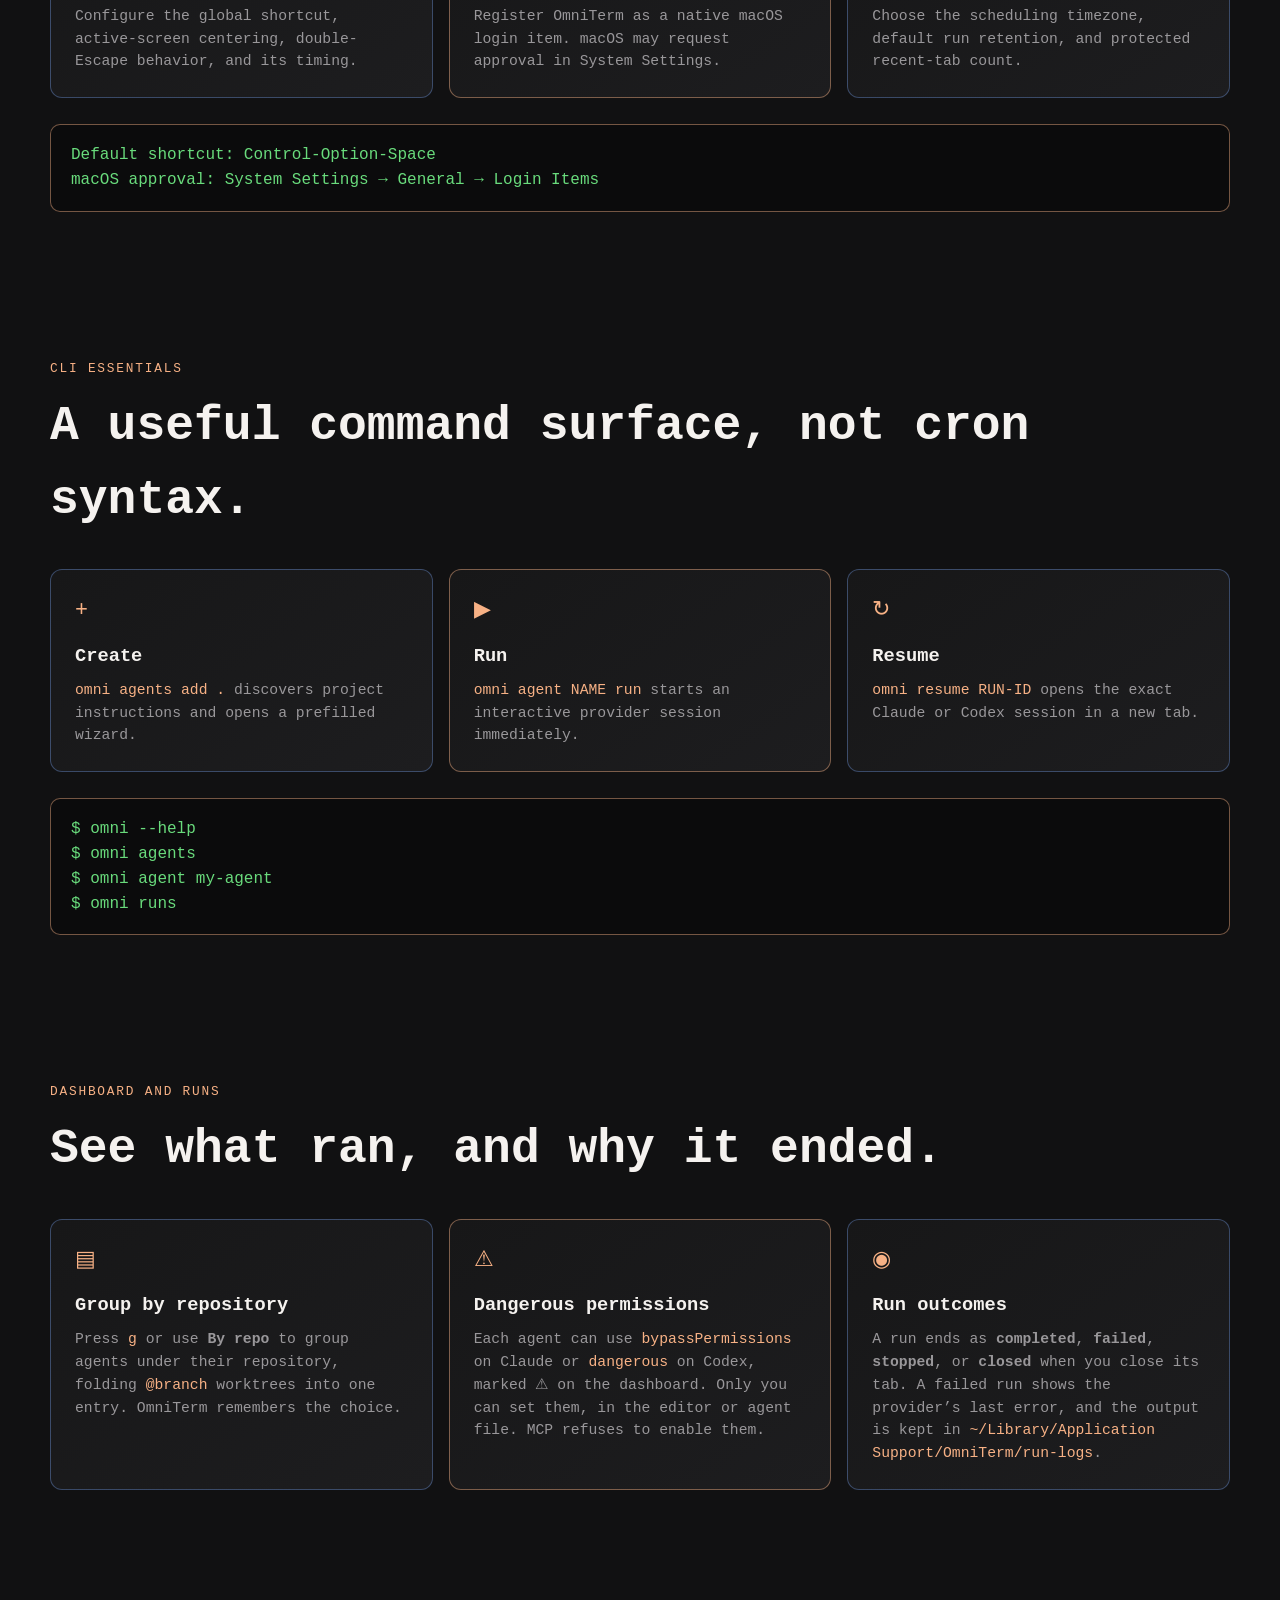
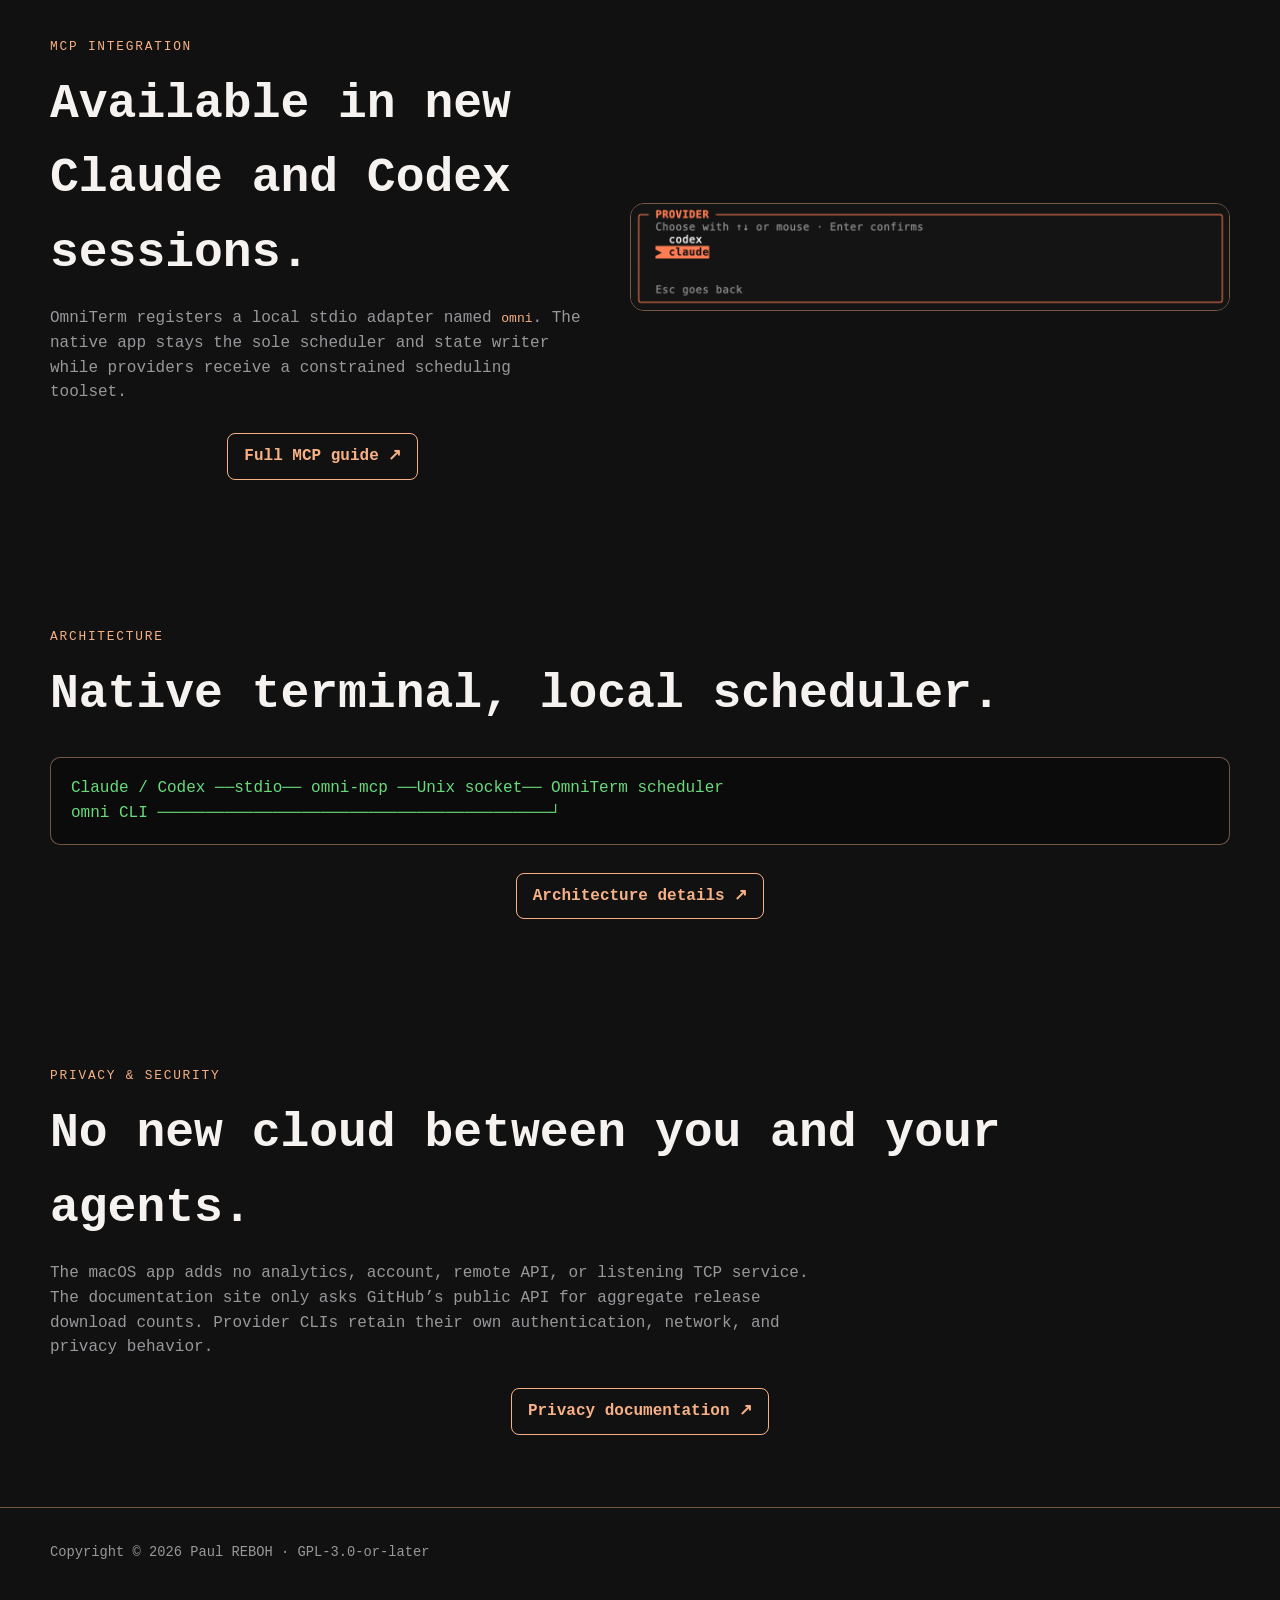
==== commit ac40d106: "Prepare OmniTerm 0.10.0 Adds the project Code tab and code files in the Memory graph.  Co-Authored-B" ====
--- a/docs/guide.html
+++ b/docs/guide.html
@@ -38,8 +38,8 @@
       <p class="section-copy">Download the DMG and run <strong>Install OmniTerm.command</strong>. The installer copies the app to Applications, creates the CLI launchers, starts OmniTerm in the background, and registers MCP with installed providers.</p>
       <div class="command">$ omni mcp doctor<br>$ omni agents add .<br>$ omni</div>
       <div class="actions">
-        <a class="button" href="https://github.com/wandernb/omniterm/releases/download/v0.9.1/OmniTerm-0.9.1.dmg">Latest · Download DMG · 0.9.1</a>
-        <a class="button secondary" href="https://github.com/wandernb/omniterm/releases/download/v0.9.1/OmniTerm-0.9.1.zip">Download ZIP</a>
+        <a class="button" href="https://github.com/wandernb/omniterm/releases/download/v0.10.0/OmniTerm-0.10.0.dmg">Latest · Download DMG · 0.10.0</a>
+        <a class="button secondary" href="https://github.com/wandernb/omniterm/releases/download/v0.10.0/OmniTerm-0.10.0.zip">Download ZIP</a>
         <a class="button secondary" href="https://github.com/wandernb/omniterm/blob/main/docs/INSTALLATION.md">Complete installation guide ↗</a>
         <a class="button secondary" href="https://github.com/wandernb/omniterm#quick-start">Build from source ↗</a>
       </div>
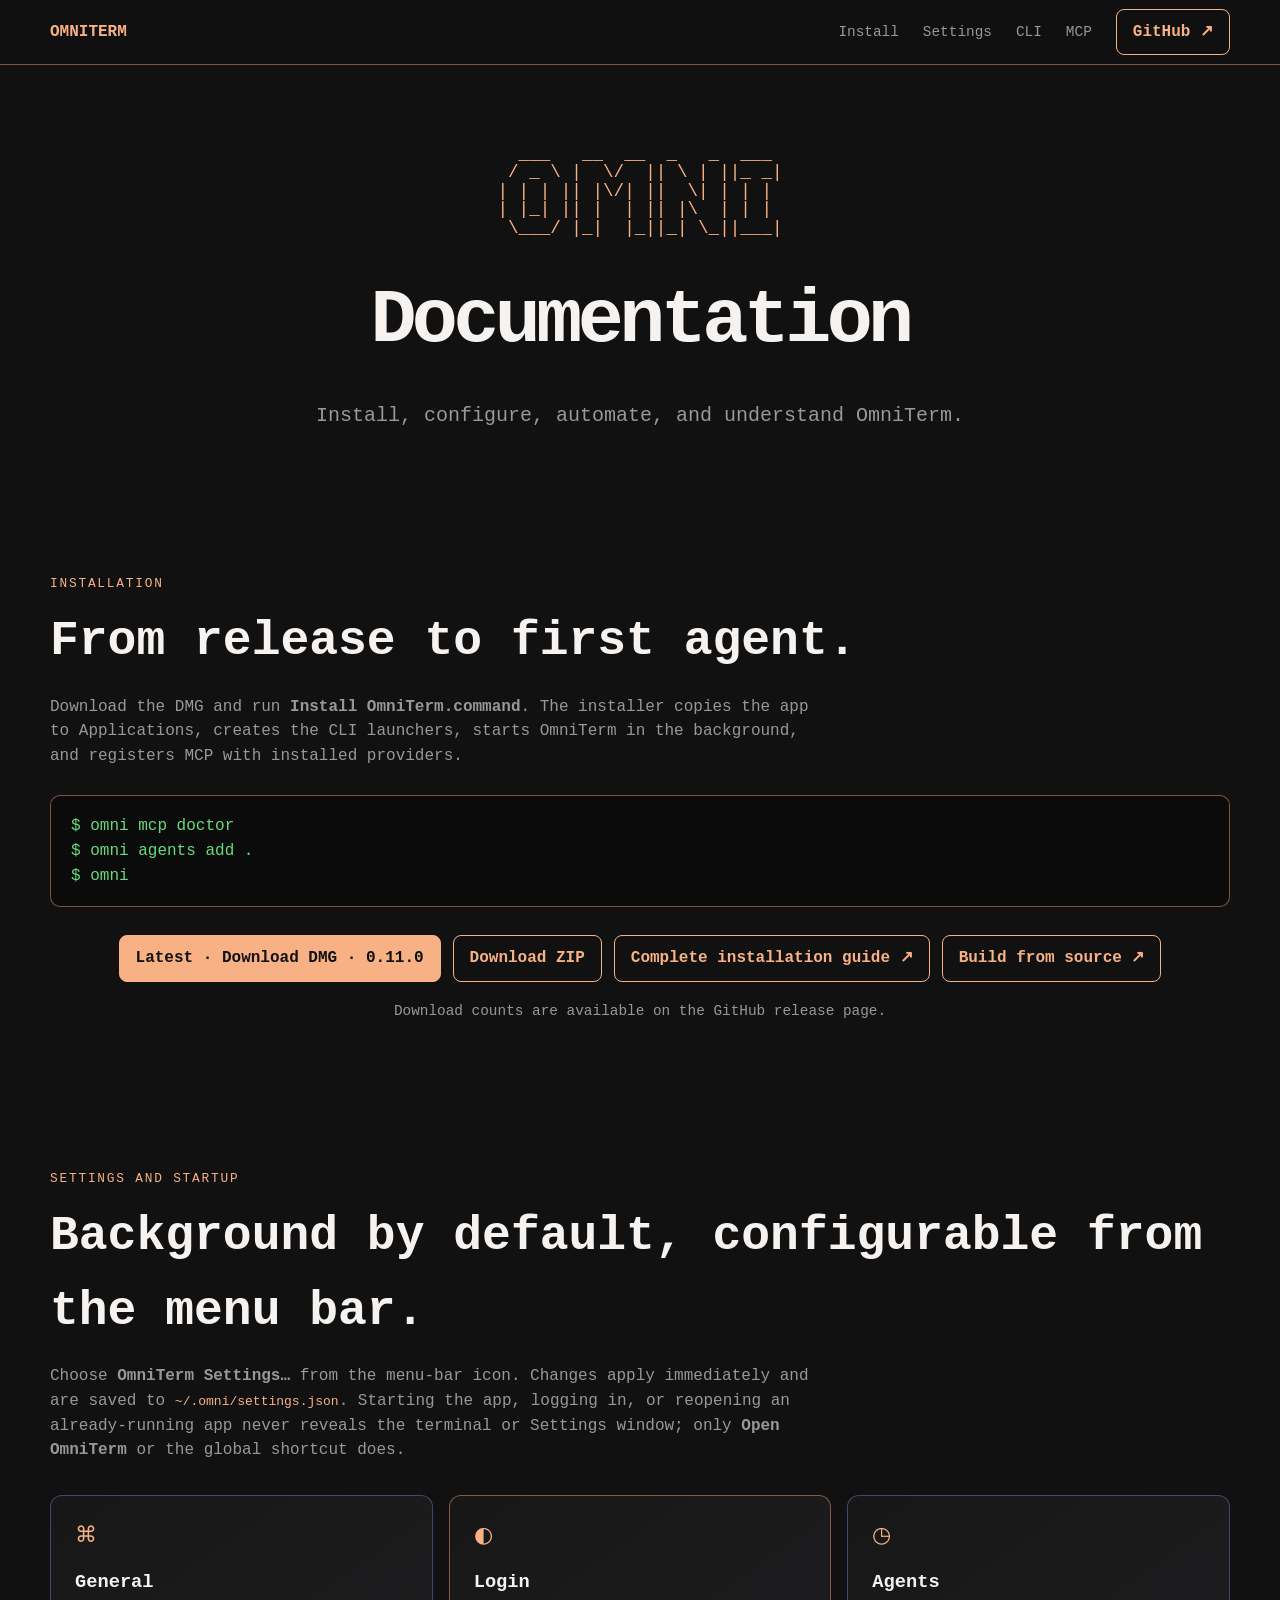
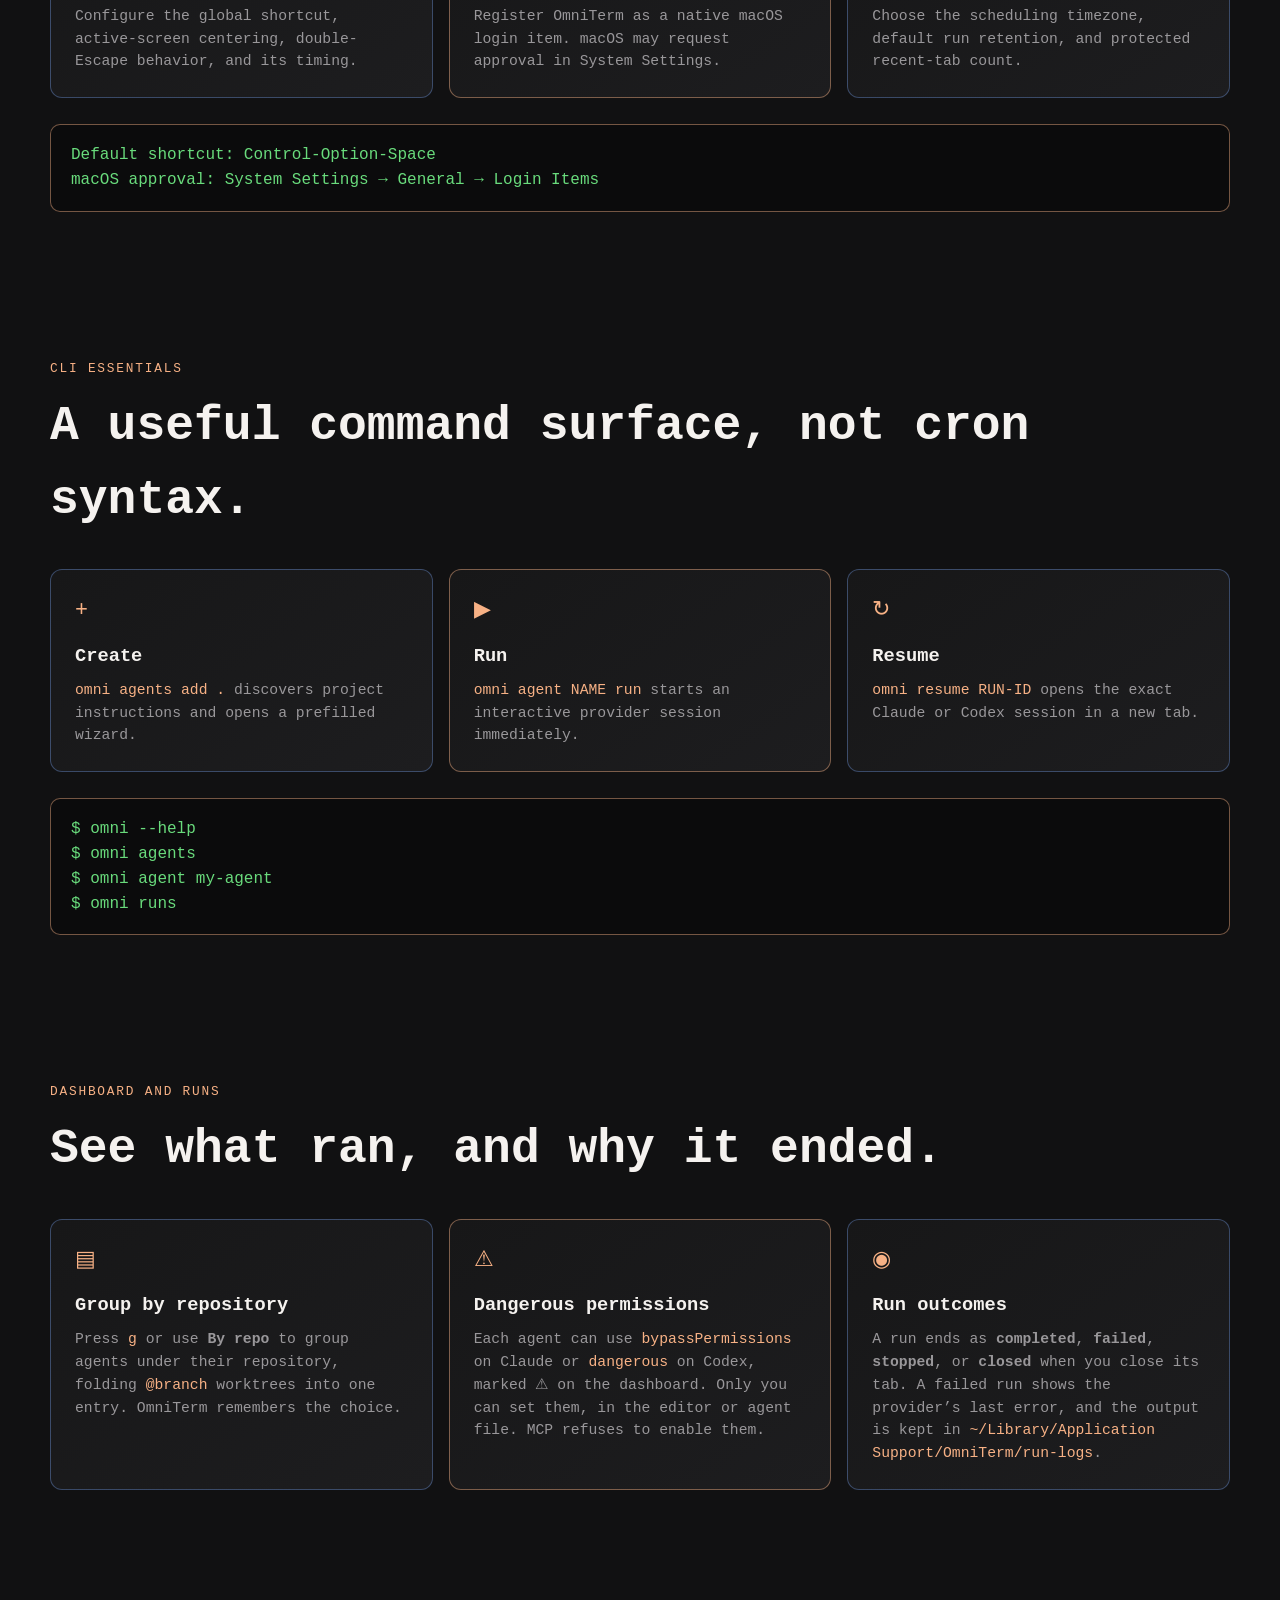
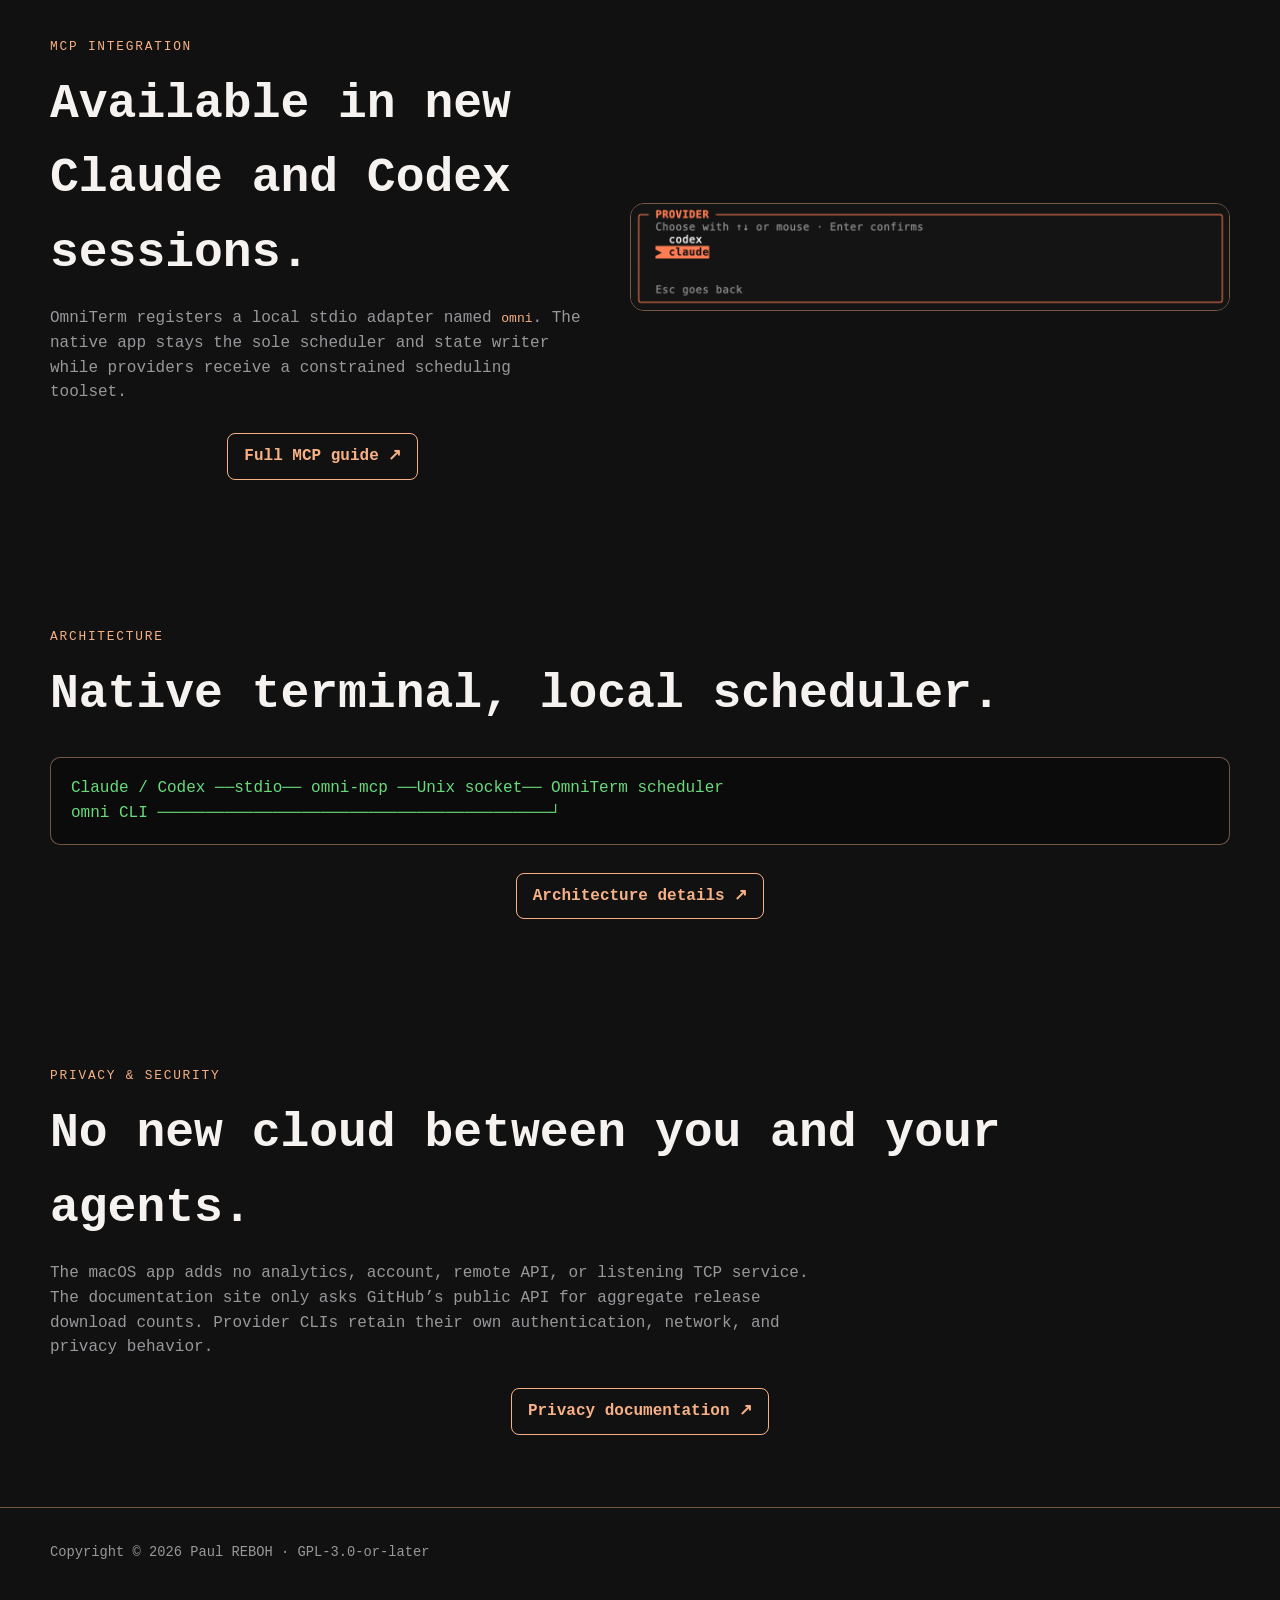
==== commit a2845376: "Prepare OmniTerm 0.11.0 Adds Sublime-style window tabs, split groups, a status bar and rebindable ke" ====
--- a/docs/guide.html
+++ b/docs/guide.html
@@ -38,8 +38,8 @@
       <p class="section-copy">Download the DMG and run <strong>Install OmniTerm.command</strong>. The installer copies the app to Applications, creates the CLI launchers, starts OmniTerm in the background, and registers MCP with installed providers.</p>
       <div class="command">$ omni mcp doctor<br>$ omni agents add .<br>$ omni</div>
       <div class="actions">
-        <a class="button" href="https://github.com/wandernb/omniterm/releases/download/v0.10.0/OmniTerm-0.10.0.dmg">Latest · Download DMG · 0.10.0</a>
-        <a class="button secondary" href="https://github.com/wandernb/omniterm/releases/download/v0.10.0/OmniTerm-0.10.0.zip">Download ZIP</a>
+        <a class="button" href="https://github.com/wandernb/omniterm/releases/download/v0.11.0/OmniTerm-0.11.0.dmg">Latest · Download DMG · 0.11.0</a>
+        <a class="button secondary" href="https://github.com/wandernb/omniterm/releases/download/v0.11.0/OmniTerm-0.11.0.zip">Download ZIP</a>
         <a class="button secondary" href="https://github.com/wandernb/omniterm/blob/main/docs/INSTALLATION.md">Complete installation guide ↗</a>
         <a class="button secondary" href="https://github.com/wandernb/omniterm#quick-start">Build from source ↗</a>
       </div>
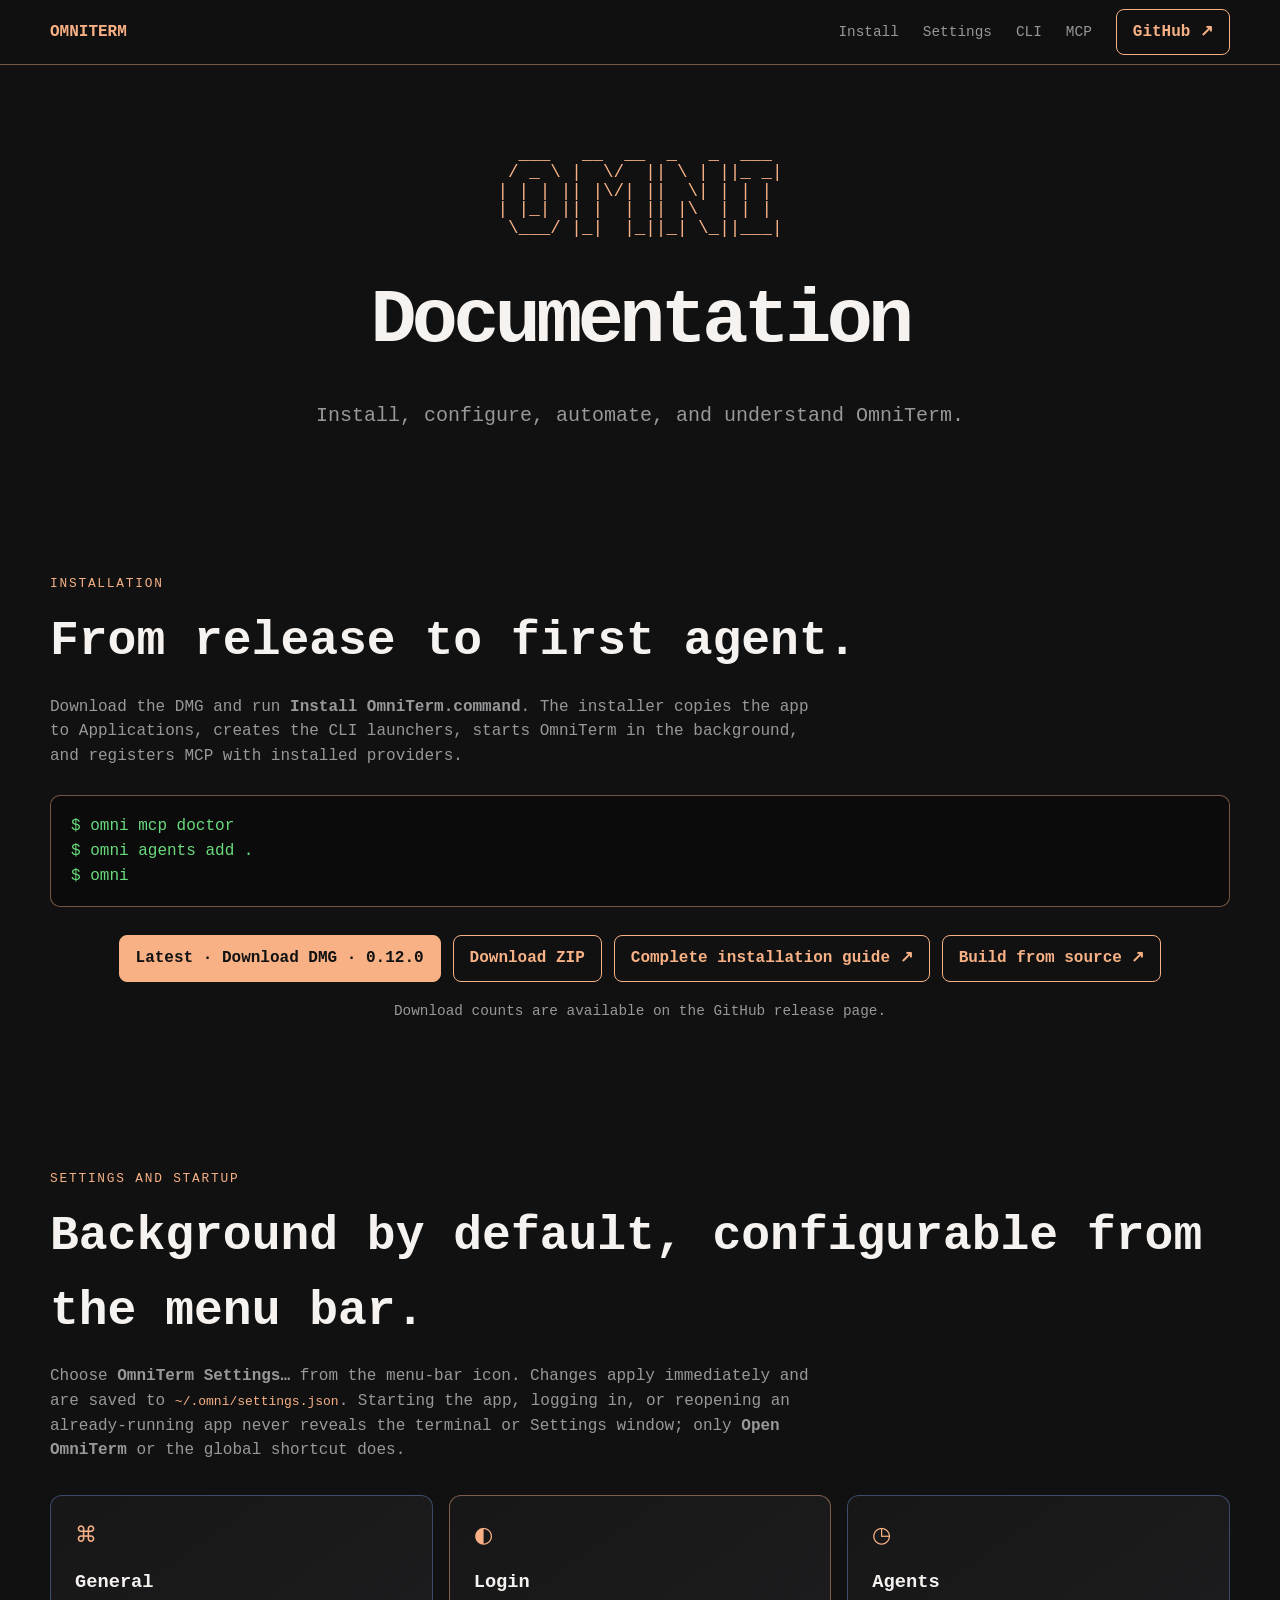
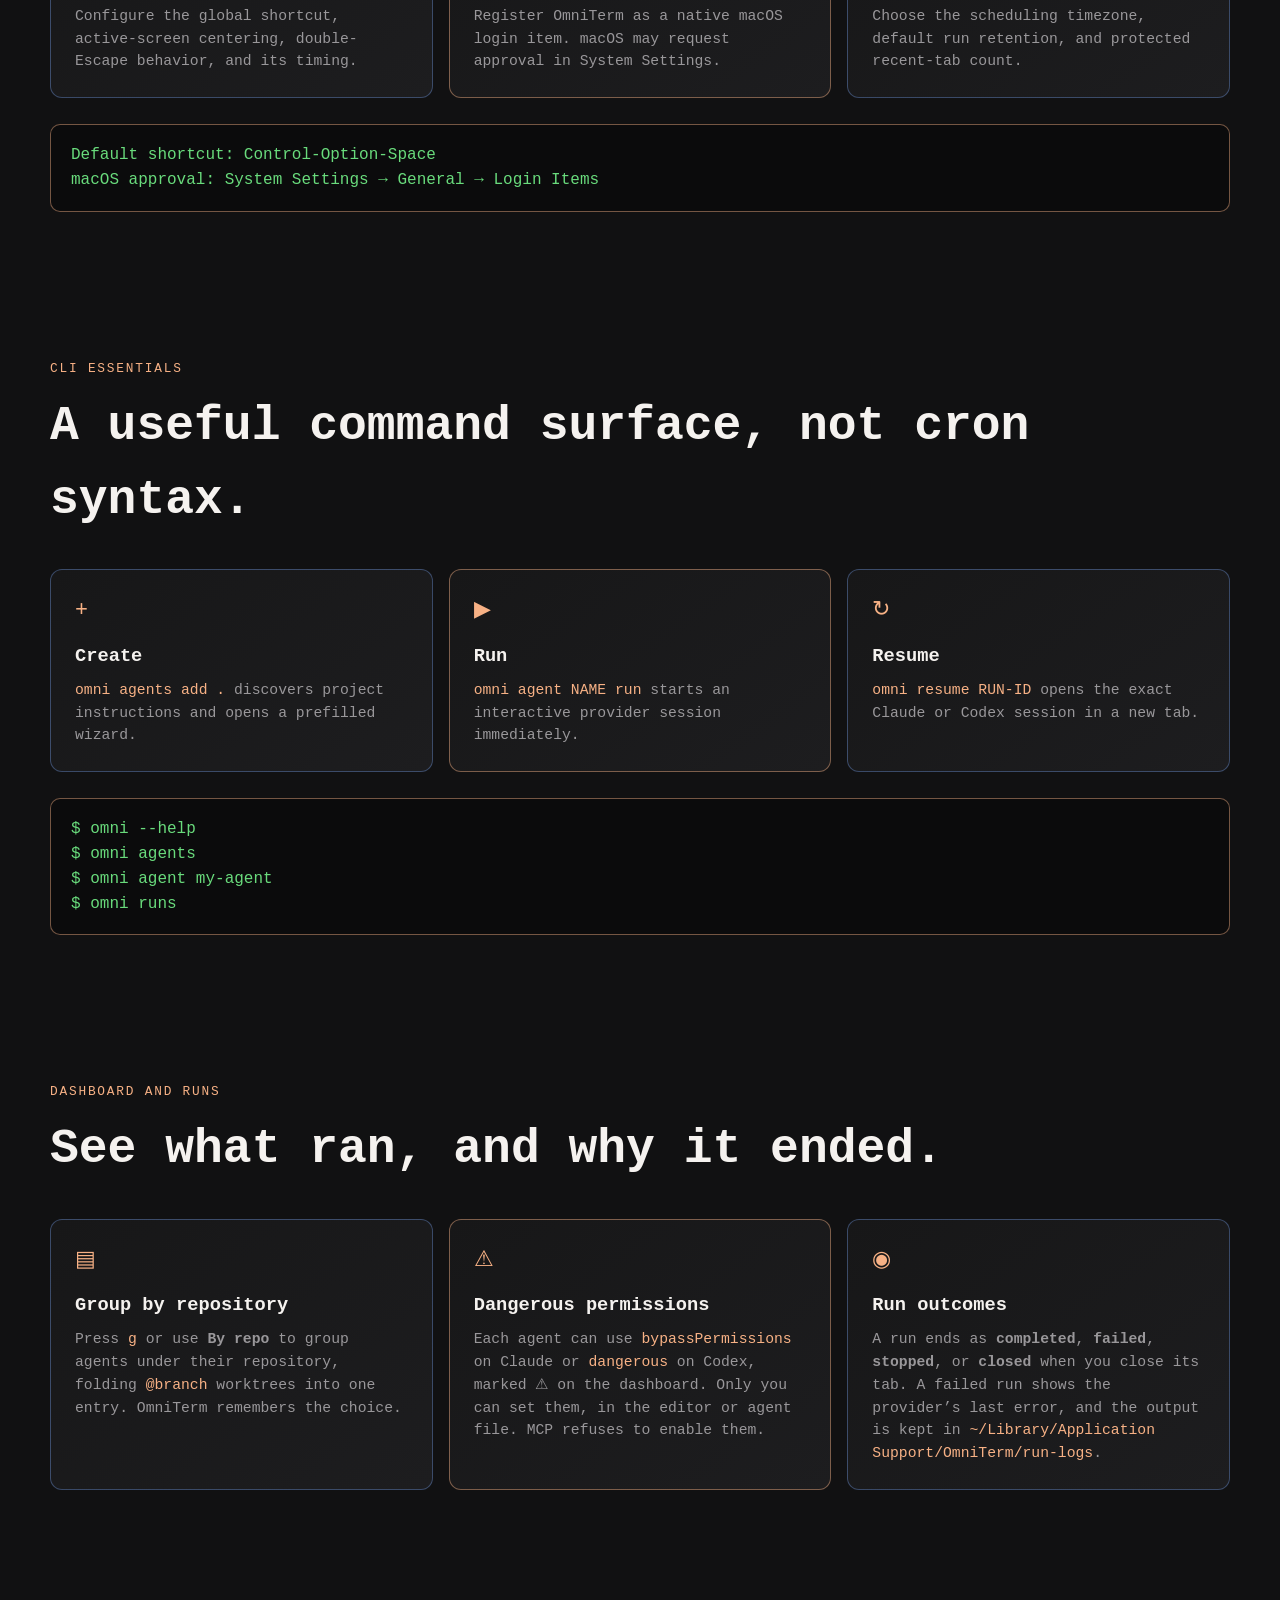
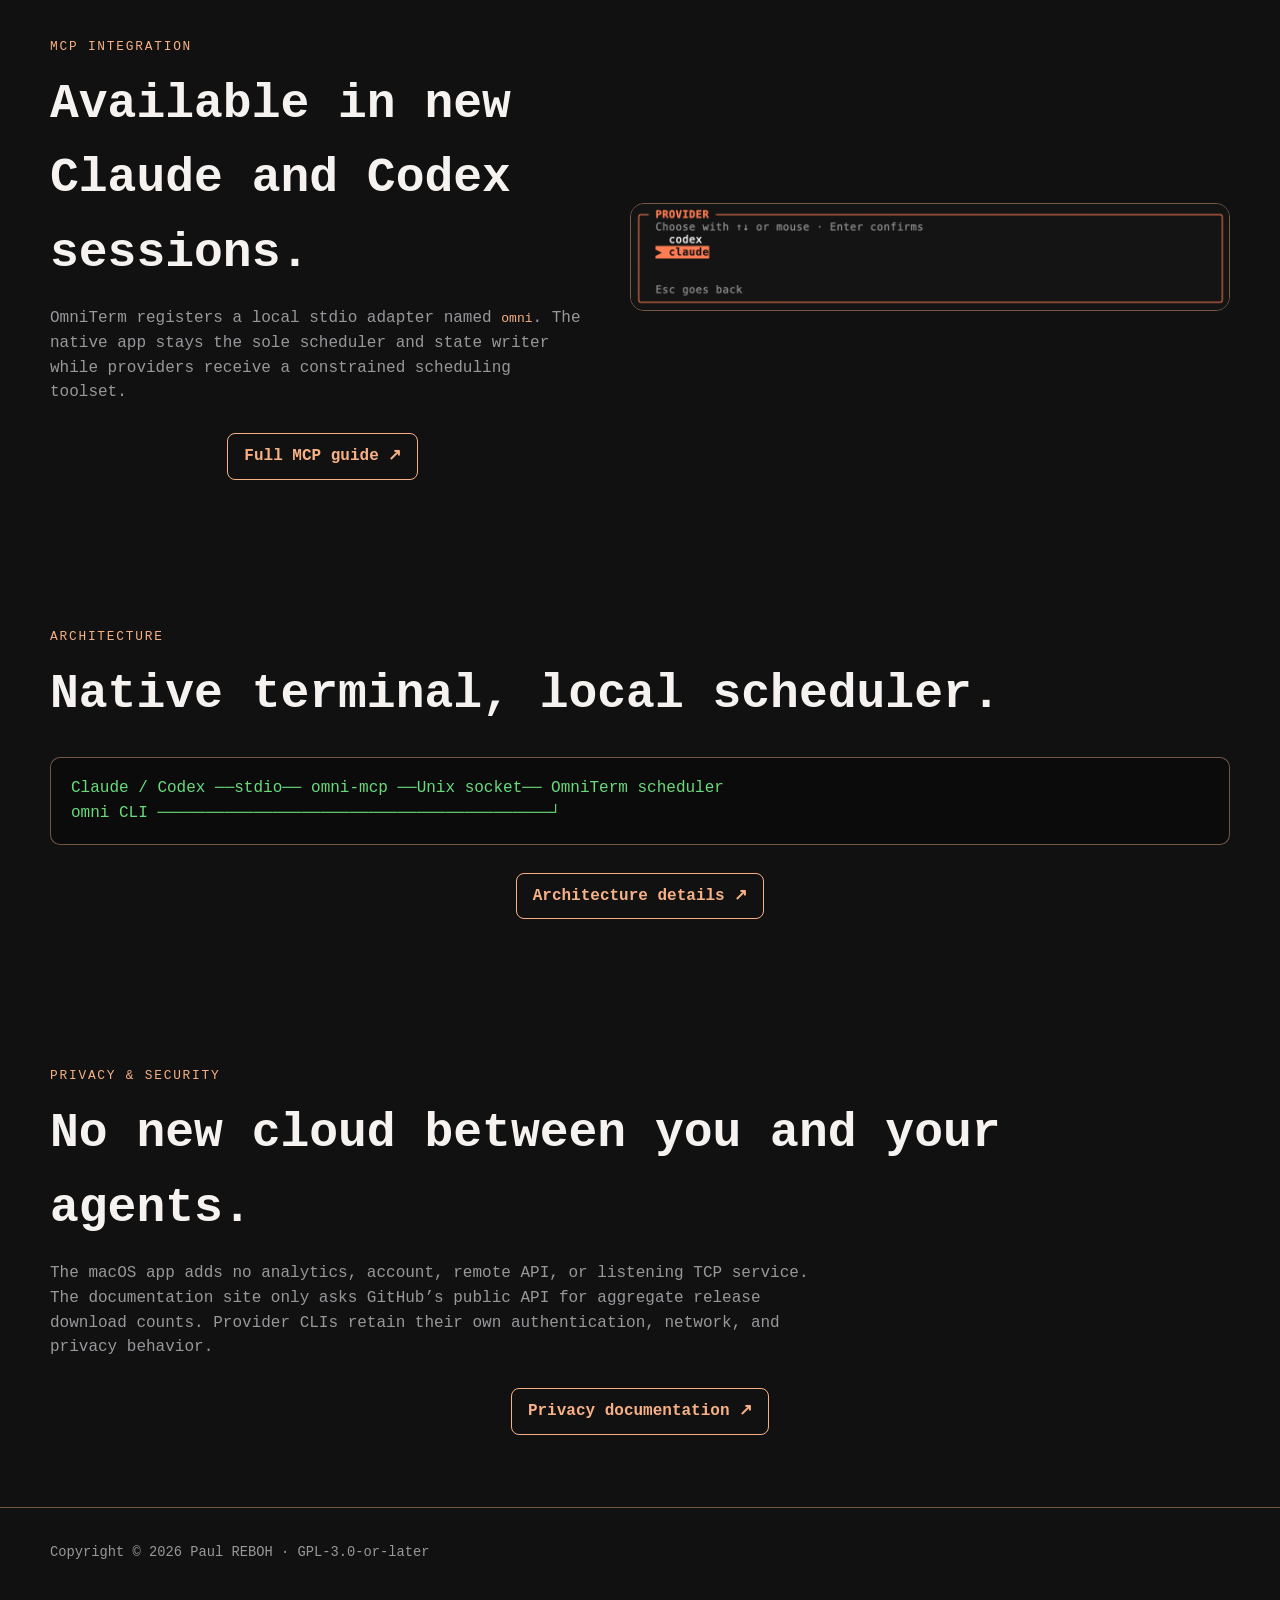
==== commit 4d0606df: "Prepare OmniTerm 0.12.0 Adds dragging tabs between groups, opening several sidebar rows at once and " ====
--- a/docs/guide.html
+++ b/docs/guide.html
@@ -38,8 +38,8 @@
       <p class="section-copy">Download the DMG and run <strong>Install OmniTerm.command</strong>. The installer copies the app to Applications, creates the CLI launchers, starts OmniTerm in the background, and registers MCP with installed providers.</p>
       <div class="command">$ omni mcp doctor<br>$ omni agents add .<br>$ omni</div>
       <div class="actions">
-        <a class="button" href="https://github.com/wandernb/omniterm/releases/download/v0.11.0/OmniTerm-0.11.0.dmg">Latest · Download DMG · 0.11.0</a>
-        <a class="button secondary" href="https://github.com/wandernb/omniterm/releases/download/v0.11.0/OmniTerm-0.11.0.zip">Download ZIP</a>
+        <a class="button" href="https://github.com/wandernb/omniterm/releases/download/v0.12.0/OmniTerm-0.12.0.dmg">Latest · Download DMG · 0.12.0</a>
+        <a class="button secondary" href="https://github.com/wandernb/omniterm/releases/download/v0.12.0/OmniTerm-0.12.0.zip">Download ZIP</a>
         <a class="button secondary" href="https://github.com/wandernb/omniterm/blob/main/docs/INSTALLATION.md">Complete installation guide ↗</a>
         <a class="button secondary" href="https://github.com/wandernb/omniterm#quick-start">Build from source ↗</a>
       </div>
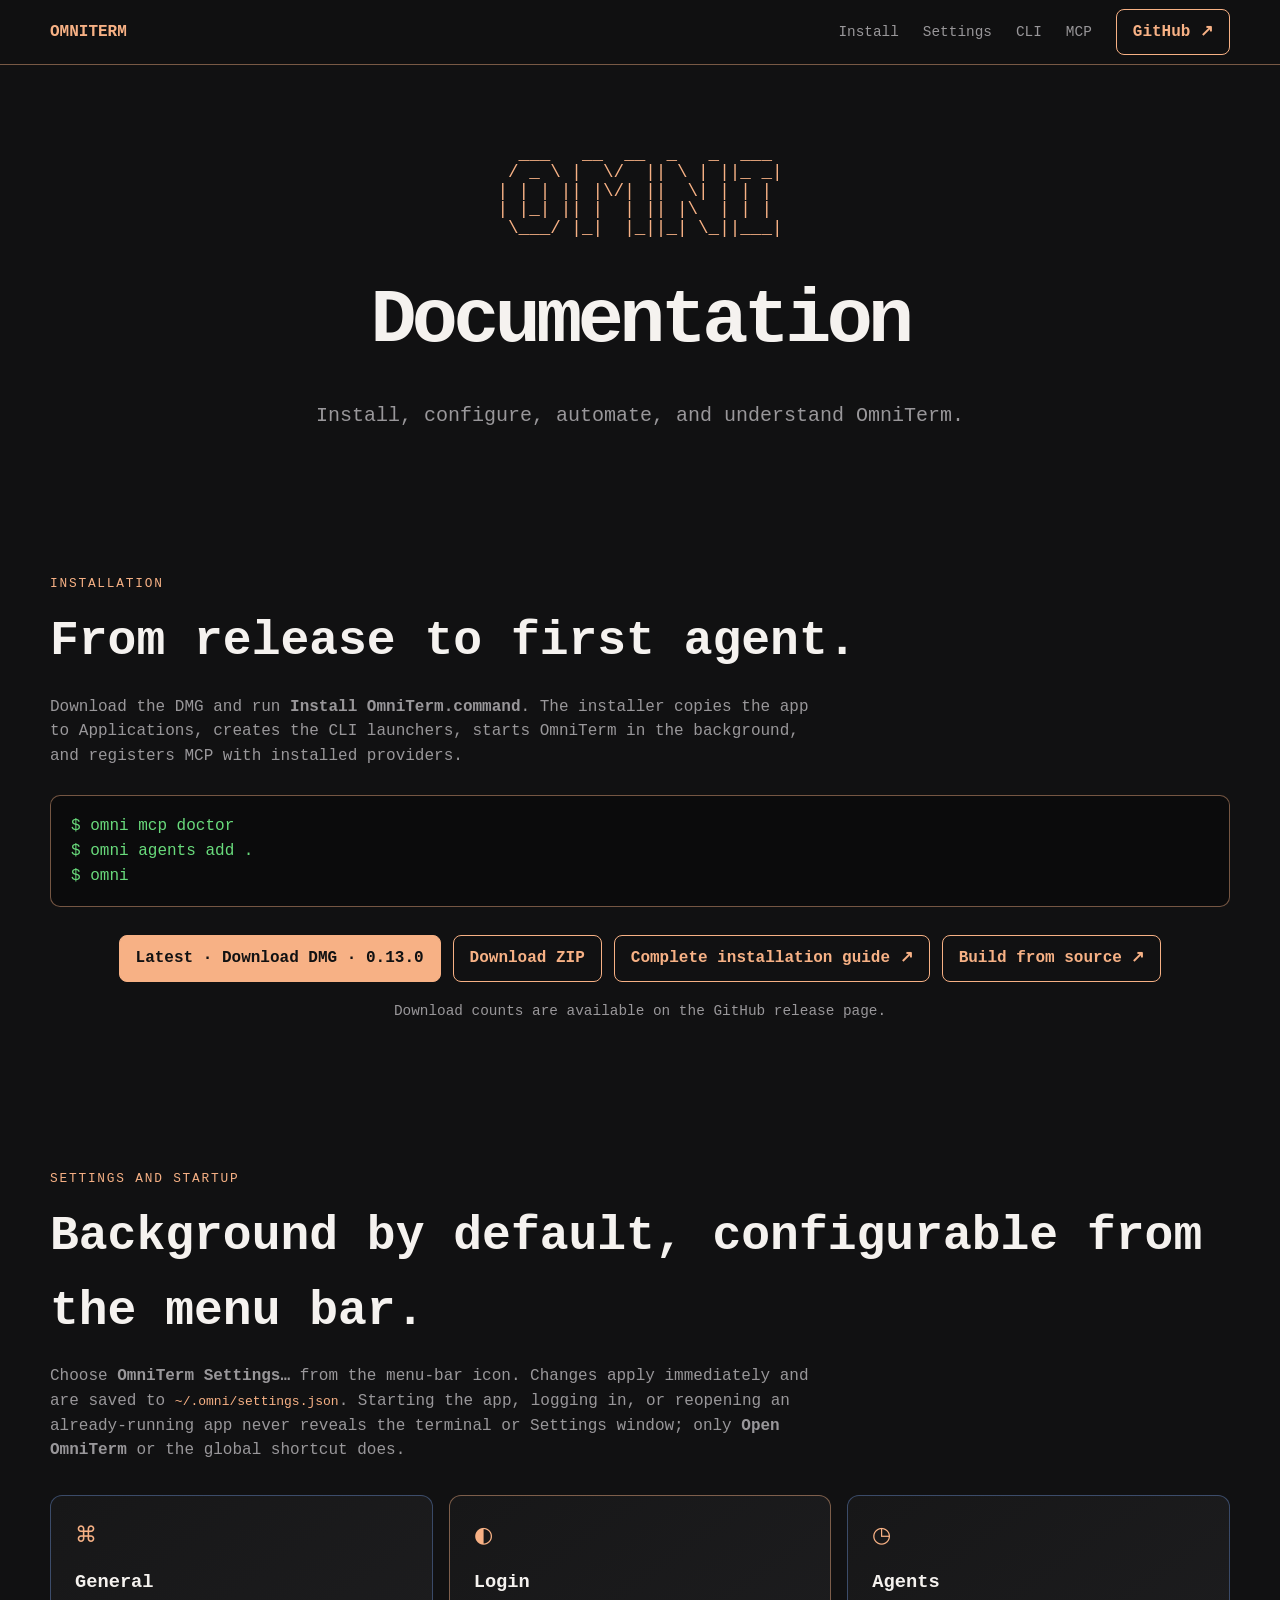
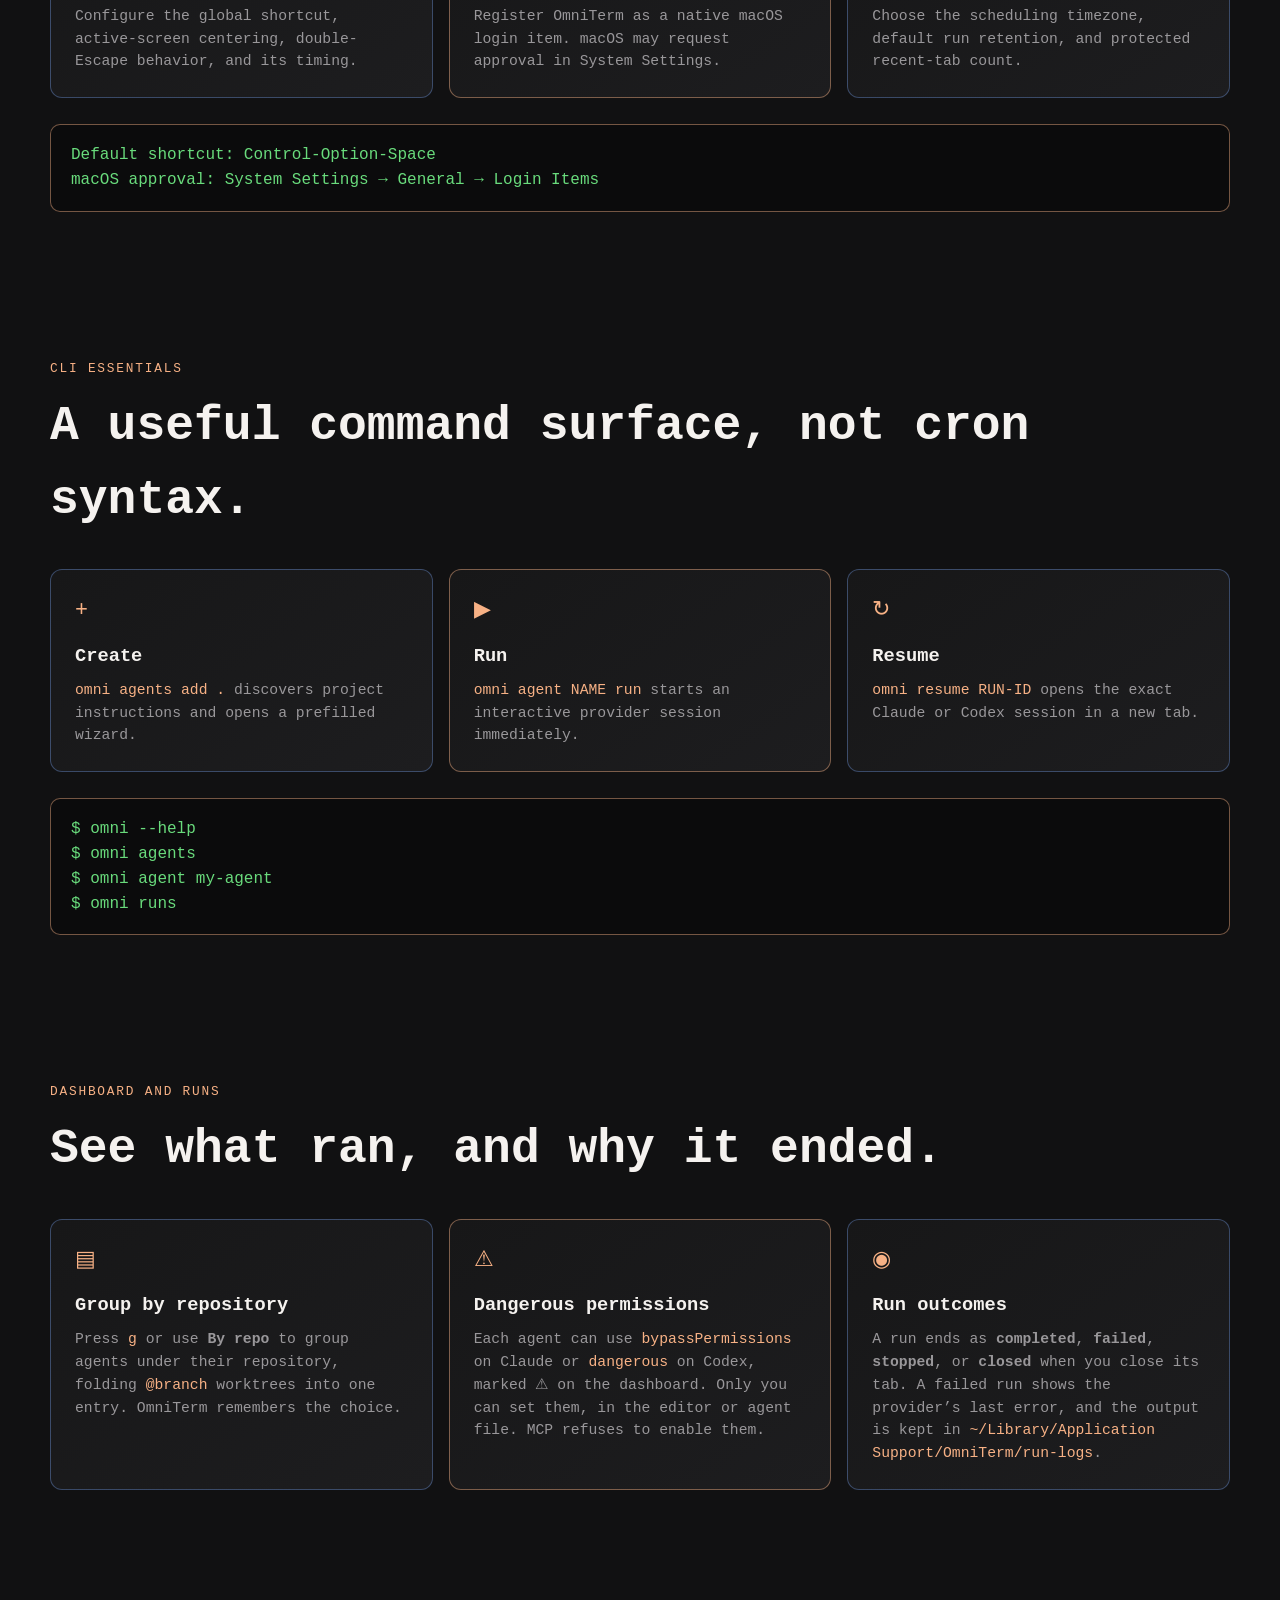
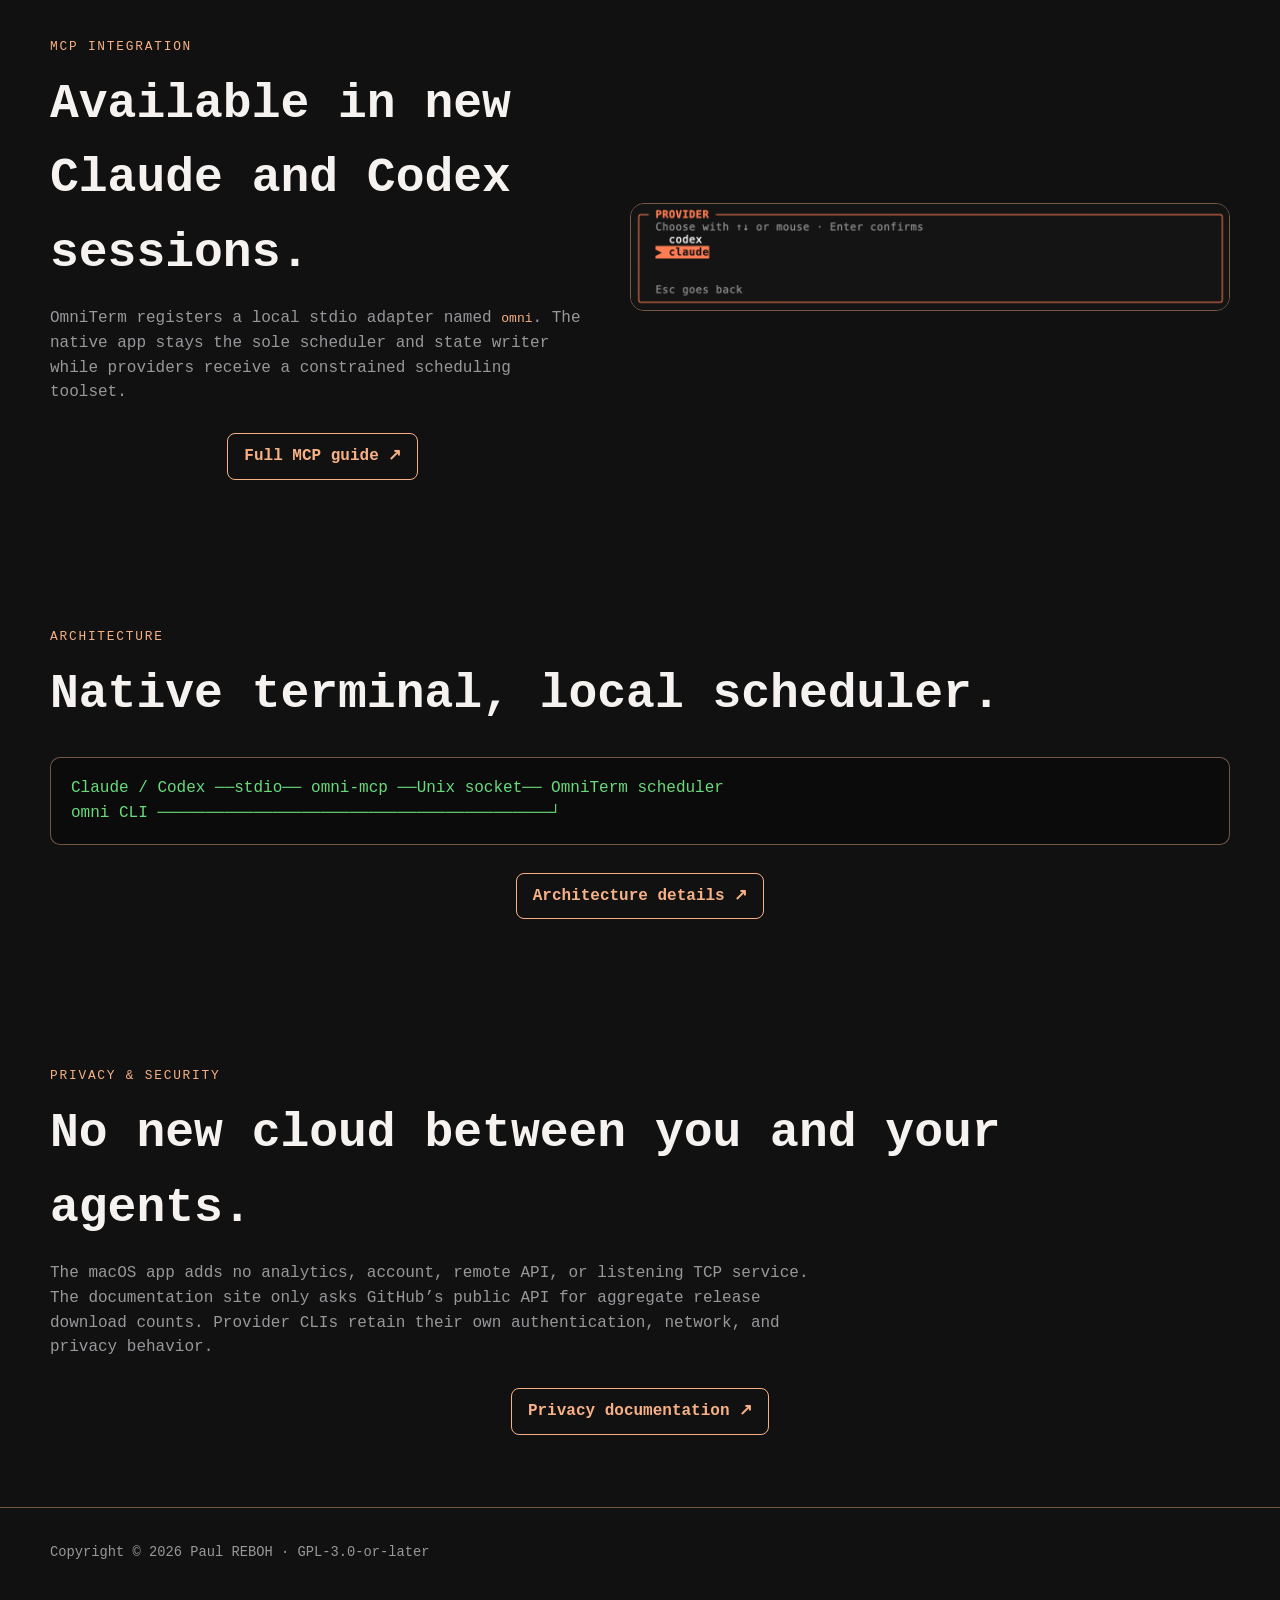
==== commit 514693ab: "Prepare OmniTerm 0.13.0 Tabs drop anywhere on the other side of a split, the window chrome follows S" ====
--- a/docs/guide.html
+++ b/docs/guide.html
@@ -38,8 +38,8 @@
       <p class="section-copy">Download the DMG and run <strong>Install OmniTerm.command</strong>. The installer copies the app to Applications, creates the CLI launchers, starts OmniTerm in the background, and registers MCP with installed providers.</p>
       <div class="command">$ omni mcp doctor<br>$ omni agents add .<br>$ omni</div>
       <div class="actions">
-        <a class="button" href="https://github.com/wandernb/omniterm/releases/download/v0.12.0/OmniTerm-0.12.0.dmg">Latest · Download DMG · 0.12.0</a>
-        <a class="button secondary" href="https://github.com/wandernb/omniterm/releases/download/v0.12.0/OmniTerm-0.12.0.zip">Download ZIP</a>
+        <a class="button" href="https://github.com/wandernb/omniterm/releases/download/v0.13.0/OmniTerm-0.13.0.dmg">Latest · Download DMG · 0.13.0</a>
+        <a class="button secondary" href="https://github.com/wandernb/omniterm/releases/download/v0.13.0/OmniTerm-0.13.0.zip">Download ZIP</a>
         <a class="button secondary" href="https://github.com/wandernb/omniterm/blob/main/docs/INSTALLATION.md">Complete installation guide ↗</a>
         <a class="button secondary" href="https://github.com/wandernb/omniterm#quick-start">Build from source ↗</a>
       </div>
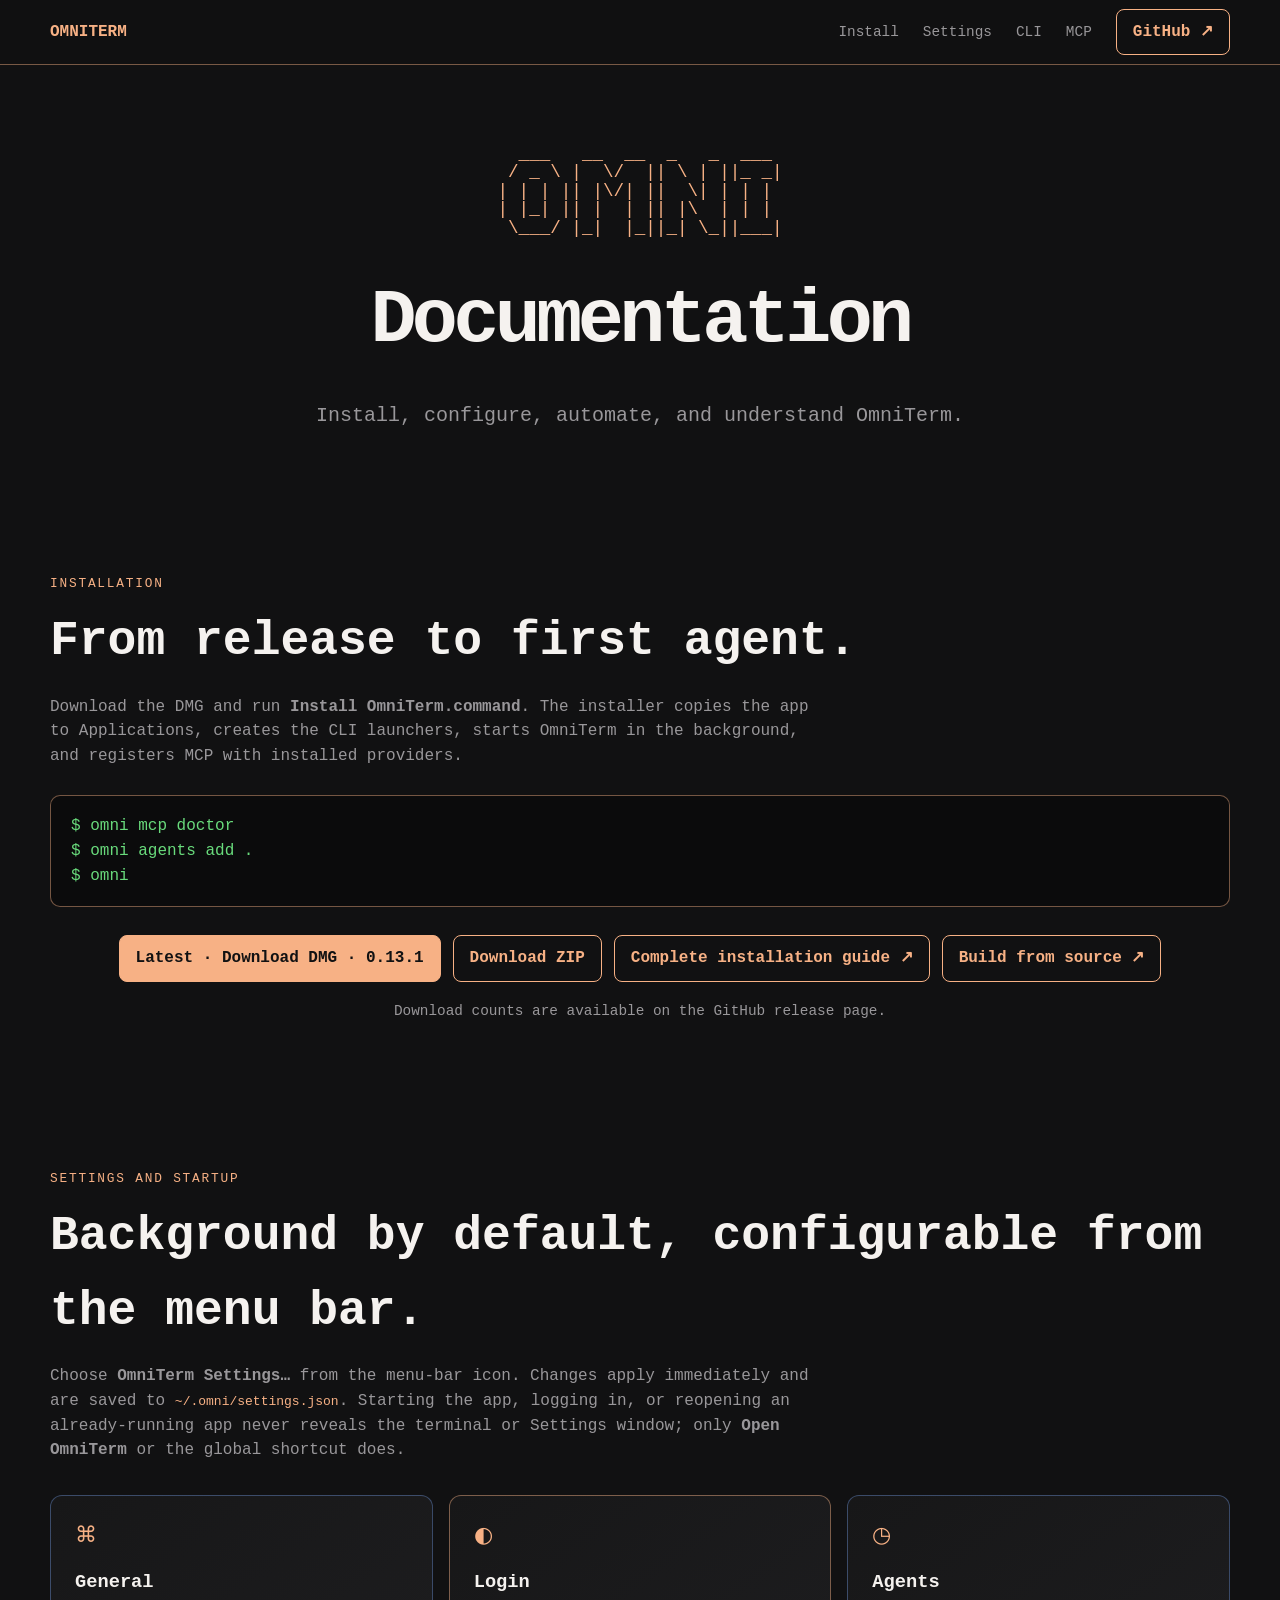
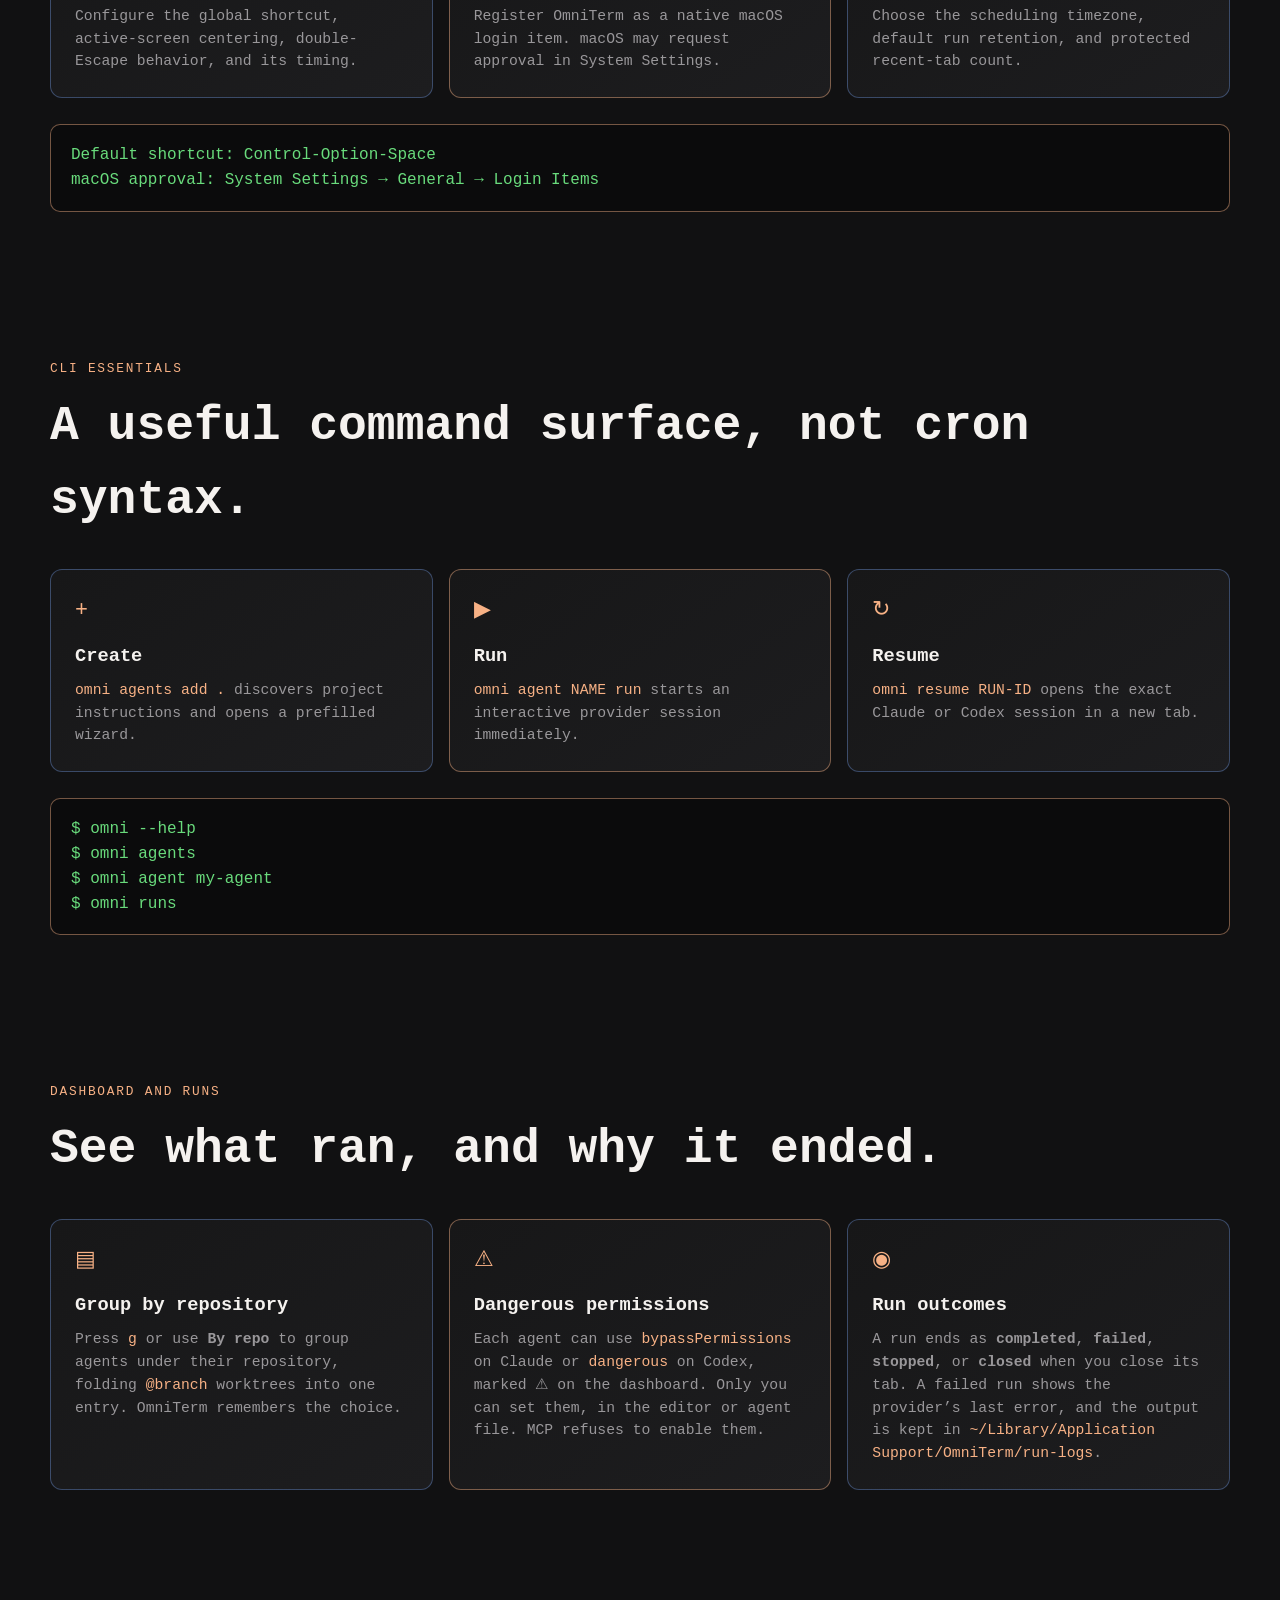
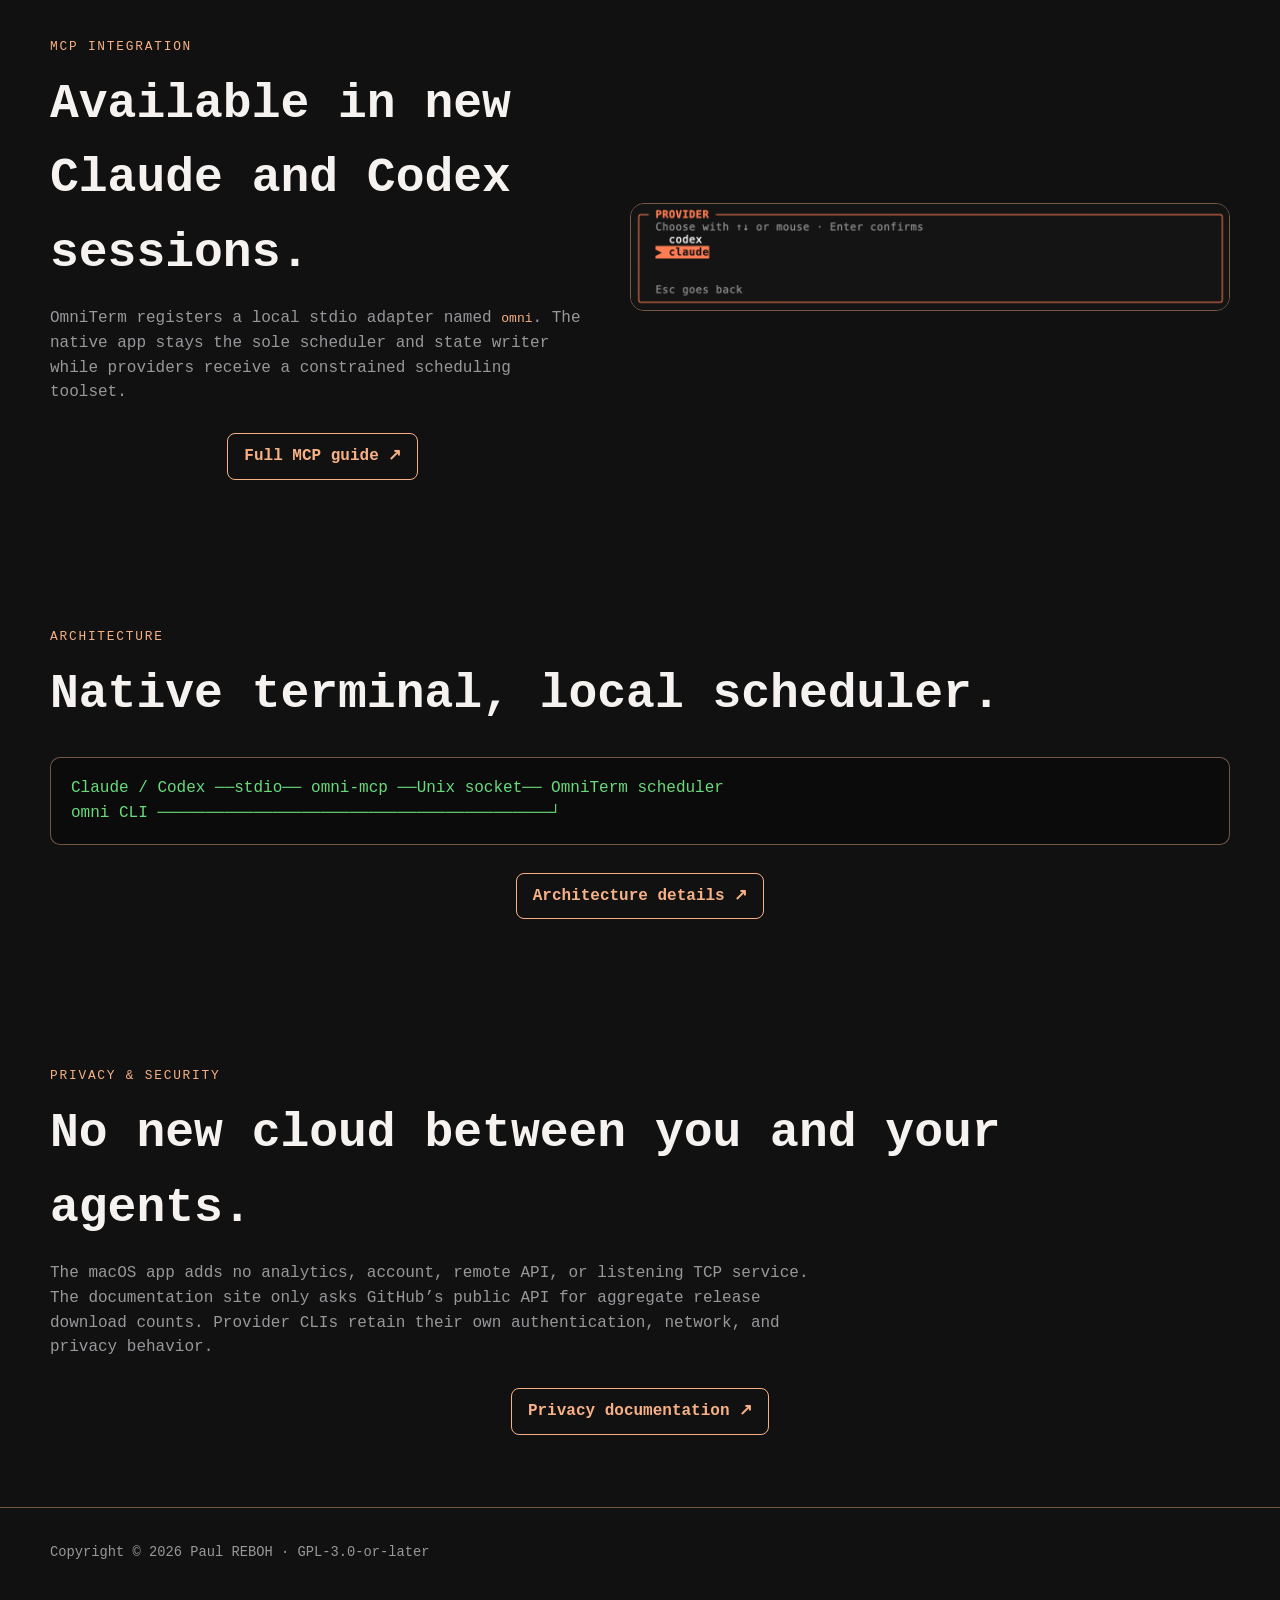
==== commit 1214adc9: "Prepare OmniTerm 0.13.1 Tabs drag to reorder again, inactive tabs are solid, and the content gets it" ====
--- a/docs/guide.html
+++ b/docs/guide.html
@@ -38,8 +38,8 @@
       <p class="section-copy">Download the DMG and run <strong>Install OmniTerm.command</strong>. The installer copies the app to Applications, creates the CLI launchers, starts OmniTerm in the background, and registers MCP with installed providers.</p>
       <div class="command">$ omni mcp doctor<br>$ omni agents add .<br>$ omni</div>
       <div class="actions">
-        <a class="button" href="https://github.com/wandernb/omniterm/releases/download/v0.13.0/OmniTerm-0.13.0.dmg">Latest · Download DMG · 0.13.0</a>
-        <a class="button secondary" href="https://github.com/wandernb/omniterm/releases/download/v0.13.0/OmniTerm-0.13.0.zip">Download ZIP</a>
+        <a class="button" href="https://github.com/wandernb/omniterm/releases/download/v0.13.1/OmniTerm-0.13.1.dmg">Latest · Download DMG · 0.13.1</a>
+        <a class="button secondary" href="https://github.com/wandernb/omniterm/releases/download/v0.13.1/OmniTerm-0.13.1.zip">Download ZIP</a>
         <a class="button secondary" href="https://github.com/wandernb/omniterm/blob/main/docs/INSTALLATION.md">Complete installation guide ↗</a>
         <a class="button secondary" href="https://github.com/wandernb/omniterm#quick-start">Build from source ↗</a>
       </div>
